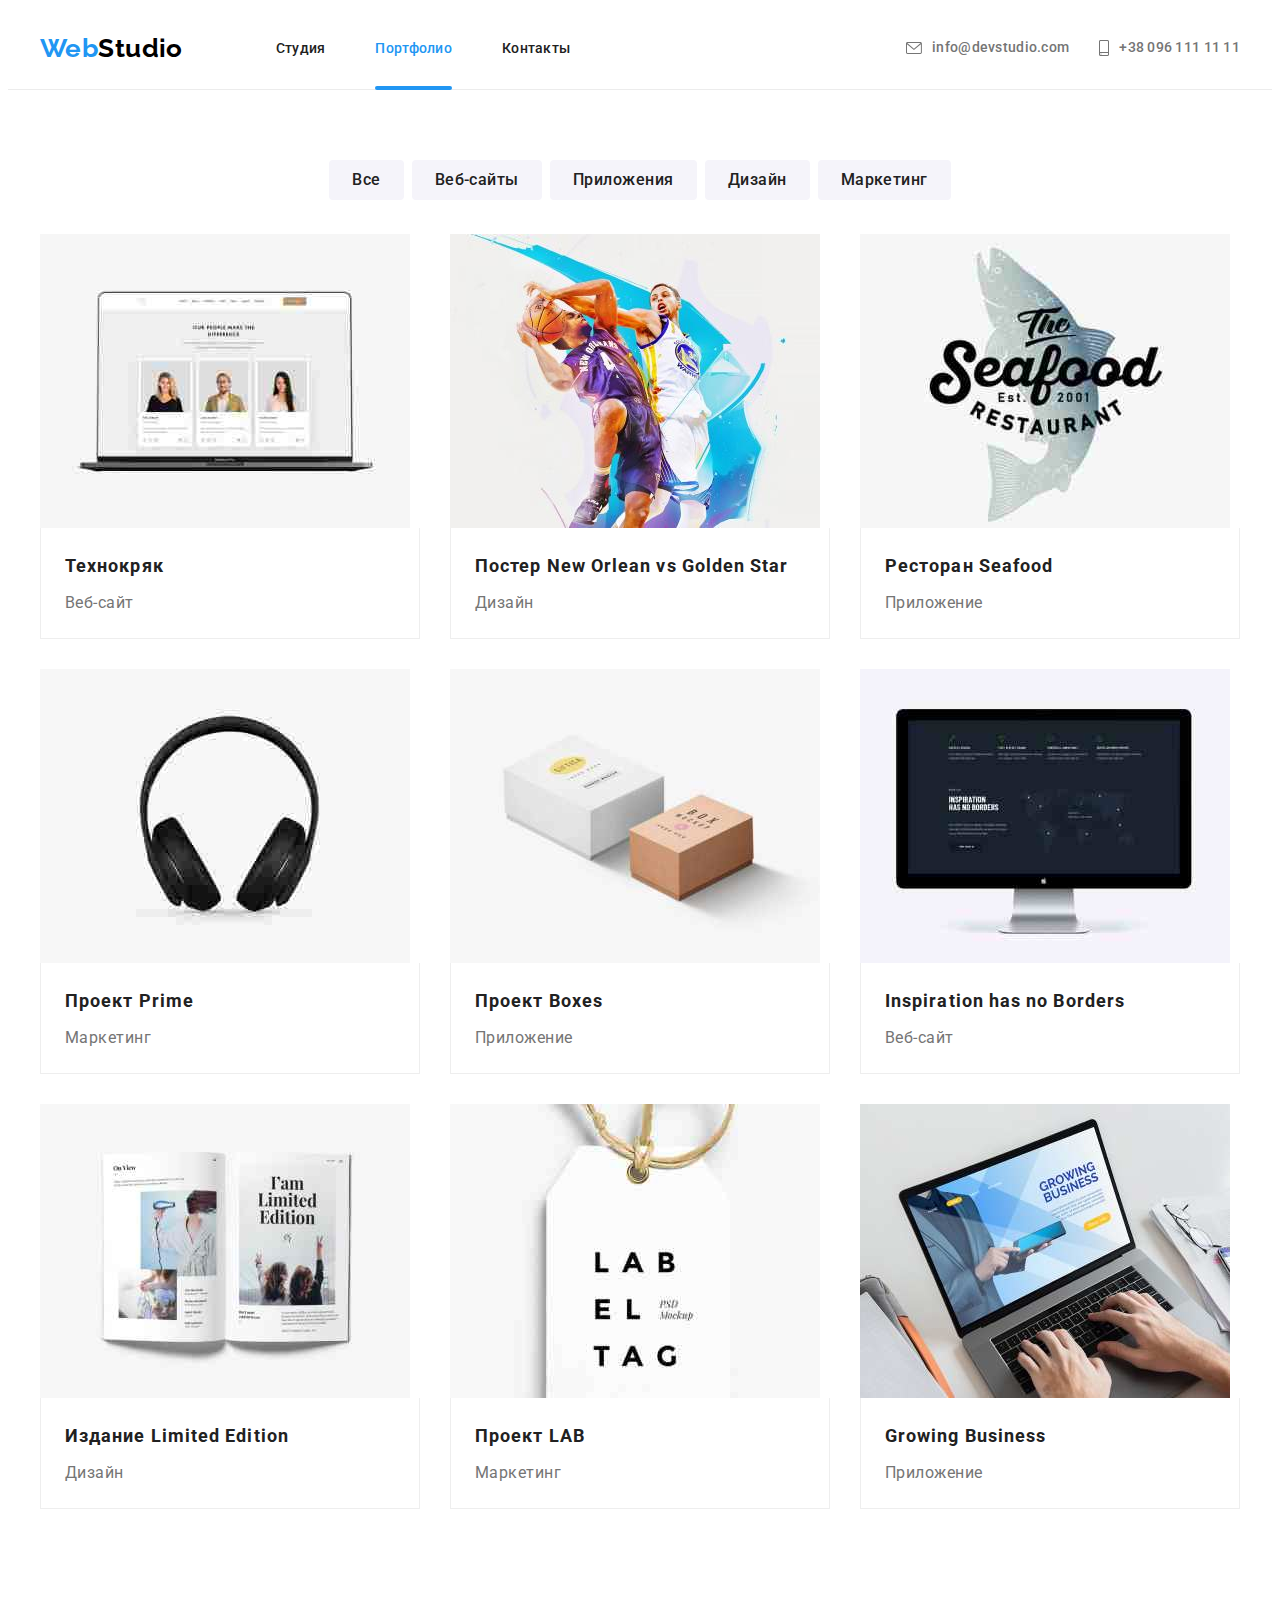
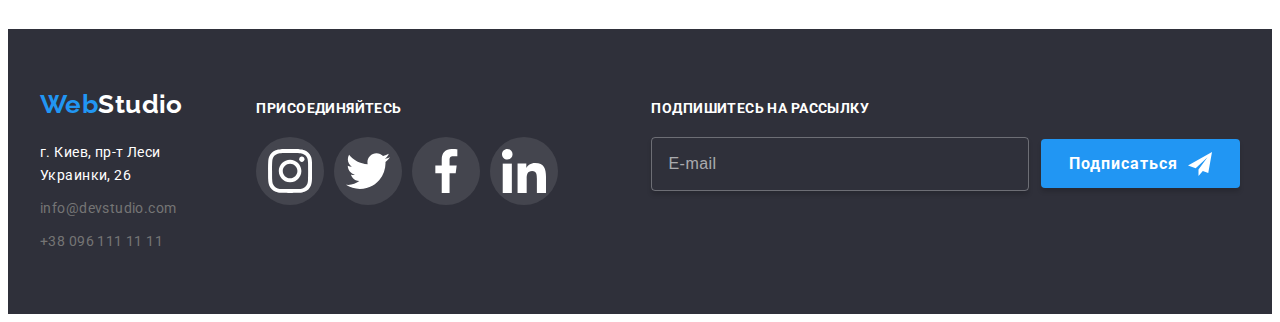
==== portfolio.html @ abbc4984 "Добавляет исходные файлы" ====
<!DOCTYPE html>
<html lang="ru">
<head>
    <meta charset="UTF-8">
    <meta http-equiv="X-UA-Compatible" content="IE=edge">
    <meta name="viewport" content="width=device-width, initial-scale=1.0">
    <title>Document</title>
    <link rel="preconnect" href="https://fonts.gstatic.com">
    <link href="https://fonts.googleapis.com/css2?family=Raleway:wght@700&family=Roboto:wght@400;500;700;900&display=swap"
        rel="stylesheet">
    <link rel="stylesheet" href="https://cdnjs.cloudflare.com/ajax/libs/modern-normalize/1.0.0/modern-normalize.min.css"
        integrity="sha512-ISS7cAi1PEhQ8jnbJpJZMd29NlhNj4AWYyLOSp2CE/CsHxTCu+r+t0D2yoJudVrd0/8fTVPUVDzY5Tvli75u/g=="
        crossorigin="anonymous" />
    <link rel="stylesheet" href="./css/style.css">
</head>
<body>
    <!--Шапка сайта-->
    <header class="header">
        <div class="header-container container">
            <nav class="nav">
                <a class="logo-black link" href="index.html"><span class="logo-web">Web</span>Studio</a>
                <ul class="nav-list list">
                    <li class="nav-list-item"><a class="nav-list-link link" href="index.html">Студия</a></li>
                    <li class="nav-list-item"><a class="nav-list-link active link" href="portfolio.html">Портфолио</a></li>
                    <li class="nav-list-item"><a class="nav-list-link link" href="">Контакты</a></li>
                </ul>
            </nav>
    
            <ul class="our-contacts list">
                <li class="our-contacts-item">
                    <a class="contacts link" href="mailto:info@devstudio.com">
                        <svg class="our-contacts-icon envelope">
                            <use href="./img/main/sprite.svg#icon-envelope"></use>
                        </svg>
                        info@devstudio.com
                    </a>
                </li>
                <li class="our-contacts-item">
                    <a class="contacts link" href="tel:+380961111111">
                        <svg class="our-contacts-icon smartphone">
                            <use href="./img/main/sprite.svg#icon-smartphone"></use>
                        </svg>
                        +38 096 111 11 11
                    </a>
                </li>
            </ul>
        </div>
    
    </header>
    
    <!--Основной блок-->
    <main>
        <section class="example container">
            <h1 class="visually-hidden">Примеры работ</h1>
            <ul class="filter-list list">
                <li class="filter-item">
                    <button class="filter-btn" type="button">Все</button>
                </li>
                <li class="filter-item">
                    <button class="filter-btn" type="button">Веб-сайты</button>
                </li>
                <li class="filter-item">
                    <button class="filter-btn" type="button">Приложения</button>
                </li>
                <li class="filter-item">
                    <button class="filter-btn" type="button">Дизайн</button>
                </li>
                <li class="filter-item">
                    <button class="filter-btn" type="button">Маркетинг</button>
                </li>
            </ul>
            <ul class="example-list list">
                <li class="example-item">
                    <a class="example-link link" href="">
                        <div class="example-thumb">
                            <img class="example-img" src="./img/portfolio/img1.jpg" alt="Монитор ноутбука" width="370" height="294">
                            <div class="example-overlay">
                                <p class="example-img-descript">Технокряк это современная площадка распространения коронавируса. Компании используют
                                эту
                                платформу для цифрового
                                шпионажа и атак на защищённые сервера конкурентов.</p>
                            </div>
                        </div>
                        
                        <div class="example-text-container">
                            <h2 class="example-title">Технокряк</h2>
                            <p class="example-descript">Веб-сайт</p>
                        </div>
                    </a>
                    
                </li>
                <li class="example-item">
                    <a class="example-link link" href="">
                        <div class="example-thumb">
                            <img class="example-img" src="./img/portfolio/img2.jpg" alt="Два баскетболиста" width="370" height="294">
                            <div class="example-overlay">
                                <p class="example-img-descript">Технокряк это современная площадка распространения коронавируса. Компании используют
                                    эту
                                    платформу для цифрового
                                    шпионажа и атак на защищённые сервера конкурентов.</p>
                            </div>
                        </div>
                        
                        <div class="example-text-container">
                            <h2 class="example-title">Постер <span lang="en">New Orlean vs Golden Star</span></h2>
                            <p class="example-descript">Дизайн</p>
                        </div>
                    </a>
                    
                </li>
                <li class="example-item">
                    <a class="example-link link" href="">
                        <div class="example-thumb">
                            <img class="example-img" src="./img/portfolio/img3.jpg" alt="Рыба с буквами" width="370" height="294">
                            <div class="example-overlay">
                                <p class="example-img-descript">Технокряк это современная площадка распространения коронавируса. Компании используют
                                    эту
                                    платформу для цифрового
                                    шпионажа и атак на защищённые сервера конкурентов.</p>
                            </div>
                        </div>
                        
                        <div class="example-text-container">
                            <h2 class="example-title">Ресторан <span lang="en">Seafood</span></h2>
                            <p class="example-descript">Приложение</p>
                        </div>
                    </a>
                   
                </li>
                <li class="example-item">
                    <a class="example-link link" href="">
                        <div class="example-thumb">
                            <img class="example-img" src="./img/portfolio/img4.jpg" alt="Наушники" width="370" height="294">
                            <div class="example-overlay">
                                <p class="example-img-descript">Технокряк это современная площадка распространения коронавируса. Компании используют
                                    эту
                                    платформу для цифрового
                                    шпионажа и атак на защищённые сервера конкурентов.</p>
                            </div>
                        </div>
                        
                        <div class="example-text-container">
                            <h2 class="example-title">Проект <span lang="en">Prime</span></h2>
                            <p class="example-descript">Маркетинг</p>
                        </div>
                    </a>
                   
                </li>
                <li class="example-item">
                    <a class="example-link link" href="">
                        <div class="example-thumb">
                            <img class="example-img" src="./img/portfolio/img5.jpg" alt="Две коробки" width="370" height="294">
                            <div class="example-overlay">
                                <p class="example-img-descript">Технокряк это современная площадка распространения коронавируса. Компании используют
                                    эту
                                    платформу для цифрового
                                    шпионажа и атак на защищённые сервера конкурентов.</p>
                            </div>
                        </div>
                        
                        <div class="example-text-container">
                            <h2 class="example-title">Проект <span lang="en">Boxes</span></h2>
                            <p class="example-descript">Приложение</p>
                        </div>
                    </a>
                    
                </li>
                <li class="example-item">
                    <a class="example-link link" href="">
                        <div class="example-thumb">
                            <img class="example-img" src="./img/portfolio/img6.jpg" alt="Монитор компьютера" width="370" height="294">
                            <div class="example-overlay">
                                <p class="example-img-descript">Технокряк это современная площадка распространения коронавируса. Компании используют
                                    эту
                                    платформу для цифрового
                                    шпионажа и атак на защищённые сервера конкурентов.</p>
                            </div>
                        </div>
                       
                        <div class="example-text-container">
                            <h2 class="example-title" lang="en">Inspiration has no Borders</h2>
                            <p class="example-descript">Веб-сайт</p>
                        </div>
                    </a>
                    
                </li>
                <li class="example-item">
                    <a class="example-link link" href="">
                        <div class="example-thumb">
                            <img class="example-img" src="./img/portfolio/img7.jpg" alt="Раскрытая книга" width="370" height="294">
                            <div class="example-overlay">
                                <p class="example-img-descript">Технокряк это современная площадка распространения коронавируса. Компании используют
                                    эту
                                    платформу для цифрового
                                    шпионажа и атак на защищённые сервера конкурентов.</p>
                            </div>
                        </div>
                       
                        <div class="example-text-container">
                            <h2 class="example-title">Издание <span lang="en">Limited Edition</span></h2>
                            <p class="example-descript">Дизайн</p>
                        </div>
                    </a>
                    
                </li>
                <li class="example-item">
                    <a class="example-link link" href="">
                        <div class="example-thumb">
                            <img class="example-img" src="./img/portfolio/img8.jpg" alt="Ярлык" width="370" height="294">
                            <div class="example-overlay">
                                <p class="example-img-descript">Технокряк это современная площадка распространения коронавируса. Компании используют
                                    эту
                                    платформу для цифрового
                                    шпионажа и атак на защищённые сервера конкурентов.</p>
                            </div>
                        </div>
                        
                        <div class="example-text-container">
                            <h2 class="example-title">Проект LAB</h2>
                            <p class="example-descript">Маркетинг</p>
                        </div>
                    </a>
                    
                </li>
                <li class="example-item">
                    <a class="example-link link" href="">
                        <div class="example-thumb">
                            <img class="example-img" src="./img/portfolio/img9.jpg" alt="Руки печатают на ноутбуке" width="370" height="294">
                            <div class="example-overlay">
                                <p class="example-img-descript">Технокряк это современная площадка распространения коронавируса. Компании используют
                                    эту
                                    платформу для цифрового
                                    шпионажа и атак на защищённые сервера конкурентов.</p>
                            </div>
                        </div>
                        
                        <div class="example-text-container">
                            <h2 class="example-title" lang="en">Growing Business</h2>
                            <p class="example-descript">Приложение</p>
                        </div>
                    </a>
                    
                </li>
            </ul>
        </section>
    </main>

    <!--Подвал сайта-->
    <footer class="footer">
    
        <div class="footer-container container">
    
            <div class="footer-container-left">
                <a class="logo-white link" href="index.html"><span class="logo-web">Web</span>Studio</a>
    
                <address class="address">
                    <ul class="address-list list">
                        <li class="address-list-item">
                            <a class="address-street link" href="">г. Киев, пр-т Леси Украинки, 26</a>
                        </li>
                        <li class="address-list-item">
                            <a class="address-contacts link" href="mailto:info@devstudio.com">info@devstudio.com</a>
                        </li>
                        <li class="address-list-item">
                            <a class="address-contacts link" href="tel:+380961111111">+38 096 111 11 11</a>
                        </li>
                    </ul>
                </address>
            </div>
    
            <div class="footer-container-right">
                <p class="join">Присоединяйтесь</p>
                <ul class="social-list list">
                    <li class="social-item">
                        <a class="social-link link" href="">
                            <svg class="social-icon">
                                <use href="./img/main/sprite.svg#icon-instagram"></use>
                            </svg>
                        </a>
                    </li>
                    <li class="social-item">
                        <a class="social-link link" href="">
                            <svg class="social-icon">
                                <use href="./img/main/sprite.svg#icon-twitter"></use>
                            </svg>
                        </a>
                    </li>
                    <li class="social-item">
                        <a class="social-link link" href="">
                            <svg class="social-icon">
                                <use href="./img/main/sprite.svg#icon-facebook"></use>
                            </svg>
                        </a>
                    </li>
                    <li class="social-item">
                        <a class="social-link link" href="">
                            <svg class="social-icon">
                                <use href="./img/main/sprite.svg#icon-linkedin"></use>
                            </svg>
                        </a>
                    </li>
                </ul>
    
            </div>
    
    
            <div class="form-join">
                <form>
                    <p class="join">Подпишитесь на рассылку</p>
                    <div class="form-email">
                        <label>
                            <input type="email" name="email" placeholder="E-mail">
                        </label>
                        <button class="join-button" type="submit">Подписаться
                            <svg class="join-icon">
                                <use href="./img/main/sprite.svg#icon-send"></use>
                            </svg>
                        </button>
                    </div>
    
                </form>
            </div>
    
        </div>
    
    </footer>
    
</body>
</html>
---- css/style.css ----
/* цвет основного текста #757575
/* вторичный цвет текста #212121
/* белый #FFFFFF
/* черный #000000
/* акцент #2196F3
/* цвет фона секции наша команда #F5F4FA
/* цвет текста адресса футера rgba(f, f, f, 0.6)*/

:root {
  --main-font: 'Roboto', sans-serif;
  --secondary-font: 'Raleway', sans-serif;
  --primary-text-color: #757575;
  --title-text-color: #212121;
  --accent-color: #2196f3;
  --primary-white-color: #ffffff;
  --logo-black-color: #000000;
  --adress-white-color: rgba(f, f, f, 0.6);
  --background-gray-color: #f5f4fa;
  --background-dark-color: #2f303a;
  --icon-color: #afb1b8;
  --elements-gap: 30px;
}

body {
  background-color: var(--primary-white-color);
  color: var(--primary-text-color);

  font-family: var(--main-font);
  font-weight: 400;
  letter-spacing: 0.03em;
  font-size: 14px;
  line-height: 1.71;
}

/*=========================== УТИЛИТЫ ==============================*/
.link {
  text-decoration: none;
}
.list {
  list-style: none;
  margin: 0;
  padding: 0;
}
.address {
  font-style: normal;
}

h1,
h2,
h3,
h4,
h5,
h6,
p {
  margin: 0;
}
img {
  display: block;
  max-width: 100%;
  height: auto;
}

.container {
  margin-left: auto;
  margin-right: auto;
  padding: 0 15px;
  width: 1200px;
  /*outline: 2px solid tomato;*/
}

.section {
  padding-top: 94px;
  padding-bottom: 94px;
}

/*=========================== ШАПКА ==============================*/
/* Logo */
.logo-black,
.logo-white,
.logo-web {
  font-family: var(--secondary-font);
  font-weight: 700;
  font-size: 26px;
  line-height: 1.19;
}

.logo-black {
  color: var(--logo-black-color);
  animation-duration: 2000ms;

  /*outline: 2px solid rgb(4, 83, 107);*/
}

.logo-white {
  color: var(--primary-white-color);
}
.logo-web {
  color: var(--accent-color);
}

/* Site nav */

.nav-list-link,
.contacts {
  font-weight: 500;
  font-size: 14px;
  line-height: 1.14;
  letter-spacing: 0.02em;
}

.nav-list-link {
  color: var(--title-text-color);

  transition: color 250ms cubic-bezier(0.4, 0, 0.2, 1);
}
.active {
  color: var(--accent-color);
}

.nav-list-item {
  position: relative;
}

.active::after {
  position: absolute;
  left: 0;
  bottom: 0;
  margin-bottom: -30px;
  content: '';
  background-color: var(--accent-color);
  width: 100%;
  height: 4px;
  border-radius: 2px;
}

.contacts {
  color: var(--primary-text-color);

  transition: color 250ms cubic-bezier(0.4, 0, 0.2, 1);
}

.nav-list-link:hover,
.nav-list-link:focus,
.contacts:hover,
.contacts:focus {
  color: var(--accent-color);
}
/*Позиционирование*/
.header {
  border-bottom: 1px solid #ececec;
}
.header-container {
  padding-top: 25px;
  padding-bottom: 25px;
  display: flex;
  /*justify-content: space-between;*/
}
.nav {
  display: flex;
  align-items: center;

  /*outline: 2px solid tomato;*/
}
.nav-list {
  display: flex;
  margin-left: 93px;

  /*outline: 2px solid rgb(4, 83, 107);*/
}
.our-contacts {
  display: flex;
  align-items: center;
  margin-left: auto;

  /*outline: 2px solid rgb(4, 83, 107);*/
}

.contacts {
  display: flex;
  align-items: center;
}

.our-contacts-icon {
  margin-right: 10px;
  fill: var(--primary-text-color);

  transition: fill 250ms cubic-bezier(0.4, 0, 0.2, 1);
}

.envelope {
  width: 16px;
  height: 12px;
}

.smartphone {
  width: 10px;
  height: 16px;
}

.contacts:hover > .our-contacts-icon,
.contacts:focus > .our-contacts-icon {
  fill: var(--accent-color);
}
/*.our-contacts-icon:hover,
.our-contacts-icon:focus {
  fill: var(--accent-color);
}*/

.our-contacts-item:not(:last-child) {
  margin-right: var(--elements-gap);
}

.nav-list-item:not(:last-child) {
  margin-right: 50px;
}

/*================================== HERO ==============================*/
/*.hero {
  background-color: var(--background-dark-color);
}*/
.hero-container {
  padding-top: 200px;
  padding-bottom: 200px;
  background-image: linear-gradient(
      rgba(47, 48, 58, 0.4),
      rgba(47, 48, 58, 0.4)
    ),
    url(../img/main/bcg.jpg);
  background-repeat: no-repeat;
  background-size: cover;
  max-width: 1600px;
  margin: 0 auto;
}

.hero-title {
  font-weight: 900;
  font-size: 44px;
  line-height: 1.36;
  text-align: center;
  letter-spacing: 0.06em;
  text-transform: uppercase;
  color: var(--primary-white-color);

  width: 696px;
  margin-left: auto;
  margin-right: auto;
}
.btn {
  font-family: inherit;
  font-weight: 700;
  font-size: 16px;
  line-height: 1.87;
  align-items: center;
  text-align: center;
  letter-spacing: 0.06em;
  cursor: pointer;
  color: var(--primary-white-color);
  background-color: var(--accent-color);

  display: block;
  padding: 10px 32px;
  margin-top: 30px;
  margin-left: auto;
  margin-right: auto;

  border-radius: 4px;
  border: 1px solid transparent;
  box-shadow: 0px 4px 4px rgba(0, 0, 0, 0.15);

  transition: background-color 250ms cubic-bezier(0.4, 0, 0.2, 1);

  /*outline: 2px solid tomato;*/
}
.btn:hover,
.btn:focus {
  background-color: #188ce8;
}

.btn:active {
  outline: none;
}

/*========================= ADVANTAGES ==========================*/
/*Section title*/

.section-title {
  font-weight: 700;
  font-size: 36px;
  line-height: 1.17;
  text-align: center;
  letter-spacing: 0.03em;
  color: var(--title-text-color);
}
.visually-hidden {
  position: absolute;
  width: 1px;
  height: 1px;
  margin: -1px;
  border: 0;
  padding: 0;

  white-space: nowrap;
  clip-path: inset(100%);
  clip: rect(0 0 0 0);
  overflow: hidden;
}

/* Advantages*/

.advantages-list {
  display: flex;
  flex-wrap: wrap;
  margin-left: calc(-1 * var(--elements-gap));

  /*outline: 2px solid rgb(201, 14, 14);*/
}
.advantages-item {
  margin-left: var(--elements-gap);
  flex-basis: calc(100% / 4 - var(--elements-gap));

  /*outline: 2px solid rgb(4, 37, 99);*/
}

.advantages-img {
  display: flex;
  justify-content: center;
  align-items: center;
  padding-top: 25px;
  padding-bottom: 25px;

  background-color: var(--background-gray-color);
  border-radius: 4px;
}

/*.advantages-icon {
  width: 70px;
  height: 70px;
}*/

.advantages-title {
  font-weight: 700;
  font-size: 14px;
  line-height: 1.14;
  letter-spacing: 0.03em;
  text-transform: uppercase;
  color: var(--title-text-color);

  margin-top: var(--elements-gap);
}
.advantages-descript {
  margin-top: 10px;
}

/*=============================== ACTIVITY ===============================*/
.activity {
  padding-bottom: 94px;
}

.activity-list {
  display: flex;
  margin-left: calc(-1 * var(--elements-gap));
  margin-top: 50px;

  /*outline: 2px solid rgb(4, 37, 99);*/
}
.activity-item {
  margin-left: var(--elements-gap);
  flex-basis: calc(100% / 3 - var(--elements-gap));

  position: relative;

  /*outline: 2px solid rgb(201, 14, 14);*/
}
.activity-title {
  font-weight: 700;
  font-size: 14px;
  line-height: 1.14;
  letter-spacing: 0.03em;
  text-align: center;
  text-transform: uppercase;
  color: var(--primary-white-color);
}

.activity-bacg {
  display: flex;
  justify-content: center;
  align-items: center;
  background-color: rgba(47, 48, 58, 0.8);

  width: 100%;
  height: 70px;

  position: absolute;
  bottom: 0;
  pointer-events: none;
}

/*=============================== TEAM ====================================*/
.team {
  background-color: var(--background-gray-color);
}

.team-list {
  display: flex;
  margin-top: 50px;
  margin-left: calc(-1 * var(--elements-gap));

  /*outline: 2px solid rgb(4, 37, 99);*/
}
.team-member {
  margin-left: var(--elements-gap);
  flex-basis: calc(100% / 4 - var(--elements-gap));

  background-color: var(--primary-white-color);
  box-shadow: 0px 1px 3px rgba(0, 0, 0, 0.12), 0px 1px 1px rgba(0, 0, 0, 0.14),
    0px 2px 1px rgba(0, 0, 0, 0.2);
  border-radius: 0px 0px 4px 4px;

  /*outline: 2px solid rgb(230, 24, 92);*/
}
.team-member-container {
  padding-top: var(--elements-gap);
  padding-bottom: var(--elements-gap);
  padding-left: 32px;
  padding-right: 32px;
}
.team-member-name {
  font-weight: 500;
  font-size: 16px;
  line-height: 1.19;
  text-align: center;
  letter-spacing: 0.03em;

  color: var(--title-text-color);
}
.team-member-post {
  font-size: 16px;
  line-height: 1.19;
  text-align: center;
  letter-spacing: 0.03em;

  margin-top: 10px;
}
.team-social-list {
  display: flex;
  margin-top: 16px;

  /*outline: 2px solid rgb(230, 24, 92);*/
}
.team-social-item {
  flex-basis: calc(100% / 4 - 10px);

  /*outline: 2px solid rgb(62, 24, 230);*/
}

.team-social-item:not(:first-child) {
  margin-left: 10px;
}

/*.team-social-item:hover,
.team-social-item:focus {
  background-color: var(--accent-color);
  border-radius: 50%;
}*/
.team-social-link {
  display: flex;
  align-items: center;
  border-radius: 50%;

  transition: background-color 250ms cubic-bezier(0.4, 0, 0.2, 1);
}
.team-social-link:hover,
.team-social-link:focus {
  background-color: var(--accent-color);
}

.team-social-icon {
  width: 44px;
  height: 44px;
  padding: 12px;
  fill: var(--icon-color);

  transition: fill 250ms cubic-bezier(0.4, 0, 0.2, 1);
}

.team-social-icon:hover,
.team-social-icon:focus {
  fill: var(--primary-white-color);
}

/*.team-member-img {
  outline: 2px solid rgb(230, 24, 92);
}*/
/*================================== CLIENTS ====================================*/

.clients {
  /*outline: 2px solid rgb(230, 24, 92);*/
}
.clients-container {
  /*outline: 2px solid rgb(33, 231, 33);*/
}
.clients-list {
  display: flex;
  margin-top: 50px;

  /*outline: 2px solid rgb(86, 33, 231);*/
}

.clients-item {
  flex-basis: calc(100% / 6 - var(--elements-gap));

  /*outline: 2px solid rgb(231, 33, 66);*/
}

.clients-item:not(:first-child) {
  margin-left: var(--elements-gap);
}

.clients-link {
  display: flex;
  align-items: center;
  justify-content: center;

  height: 90px;

  fill: var(--icon-color);

  border: 1px solid var(--icon-color);
  border-radius: 4px;

  transition: border 250ms cubic-bezier(0.4, 0, 0.2, 1);
}

.clients-link:hover,
.clients-link:focus {
  border: 1px solid var(--accent-color);
}

.clients-icon {
  display: flex;

  transition: fill 250ms cubic-bezier(0.4, 0, 0.2, 1);

  /*fill: var(--icon-color);*/
}

.clients-link:hover > .clients-icon,
.clients-link:focus > .clients-icon {
  fill: var(--accent-color);
}

.logo1 {
  width: 44px;
  height: 50px;
}

.logo2 {
  width: 40px;
  height: 52px;
  /*padding: 19px 65px;*/
}

.logo3 {
  width: 41px;
  height: 43px;
  /*padding: 24px 65px;*/
}

.logo4 {
  width: 80px;
  height: 42px;
  /*padding: 24px 45px;*/
}

.logo5 {
  width: 59px;
  height: 47px;
  /*padding: 22px 55px;*/
}

.logo6 {
  width: 188px;
  height: 46px;
  /*padding: 22px 41px;*/
}
/*====================================== FOOTER ======================*/
.footer {
  background-color: var(--background-dark-color);
}
.footer-container {
  display: flex;
  align-items: baseline;
  padding: 60px 15px;

  /*outline: 2px solid rgb(231, 33, 66)*/
}
/*.footer-container-left {
  outline: 2px solid rgb(231, 33, 66);
}*/

.address {
  margin-top: 20px;
}
.address-list-item:not(:first-child) {
  margin-top: 9px;
}
.address-street {
  color: var(--primary-white-color);
}
.address-contacts {
  color: var(--adress-white-color);
}

.footer-container-right {
  margin-left: 70px;

  /*outline: 2px solid rgb(231, 33, 66);*/
}
.join {
  font-weight: 700;
  font-size: 14px;
  line-height: 1.14;
  letter-spacing: 0.03em;
  text-transform: uppercase;
  color: var(--primary-white-color);
}
.social-list {
  display: flex;
  margin-top: 20px;

  /*outline: 2px solid rgb(231, 33, 66);*/
}

.social-item:not(:last-child) {
  margin-right: 10px;
}

.social-link {
  display: flex;
  background-color: rgba(255, 255, 255, 0.1);
  border-radius: 50%;

  transition: background-color 250ms cubic-bezier(0.4, 0, 0.2, 1);

  /*outline: 2px solid rgb(125, 33, 231);*/
}

.social-link:hover,
.social-link:focus {
  background-color: var(--accent-color);
}

.social-icon {
  width: 44px;
  height: 44px;
  padding: 12px;

  fill: var(--primary-white-color);
}

/*Form join*/

.form-join {
  margin-left: 93px;
}

.form-email {
  display: flex;
  align-items: center;
  margin-top: 20px;
}

.form-email input {
  font-size: 16px;
  line-height: 1.25;
  display: flex;
  align-items: center;
  letter-spacing: 0.03em;
  color: rgba(255, 255, 255, 0.6);

  border: 1px solid rgba(255, 255, 255, 0.3);
  box-shadow: 0px 4px 4px rgba(0, 0, 0, 0.15);
  border-radius: 4px;
  width: 358px;
  height: 50px;
  padding-left: 16px;
  background-color: transparent;
}

.form-email input::placeholder {
  font-size: 16px;
  line-height: 1.25;
  display: flex;
  align-items: center;
  letter-spacing: 0.03em;
  color: rgba(255, 255, 255, 0.6);
}

.join-button {
  font-family: inherit;
  font-weight: 700;
  font-size: 16px;
  line-height: 1.87;
  text-align: center;
  letter-spacing: 0.06em;
  color: var(--primary-white-color);

  background-color: var(--accent-color);
  border: transparent;
  padding: 10px 28px;
  margin-left: 12px;
  display: flex;
  align-items: center;
  box-shadow: 0px 4px 4px rgba(0, 0, 0, 0.15);
  border-radius: 4px;
  cursor: pointer;

  transition: background-color 250ms cubic-bezier(0.4, 0, 0.2, 1);
}

.join-button:hover,
.join-button:focus {
  background-color: #188ce8;
}

.join-icon {
  width: 24px;
  height: 24px;
  margin-left: 10px;
}
/*====================================== MODAL WINDOW ======================*/

.backdrop {
  position: fixed;
  top: 0;
  left: 0;
  width: 100vw;
  height: 100vh;
  background-color: rgba(0, 0, 0, 0.2);
  opacity: 1;

  transition: opacity 250ms cubic-bezier(0.4, 0, 0.2, 1);
}

.backdrop.is-hidden {
  opacity: 0;
  /*visibility: visible;*/
  pointer-events: none;
}

.modal {
  position: absolute;
  width: 528px;
  height: 581px;
  top: 50%;
  left: 50%;
  padding: 40px;
  transform: translate(-50%, -50%) scale(1);

  transition: transform 250ms cubic-bezier(0.4, 0, 0.2, 1);

  background-color: var(--primary-white-color);
}

.backdrop.is-hidden .modal {
  transform: translate(-50%, -50%) scale(0.8);
}

/* Разметка модального окна */

.modal-close-btn {
  position: absolute;
  display: flex;
  justify-content: center;
  align-items: center;
  top: 8px;
  right: 8px;
  padding: 6px;
  background: transparent;
  border: 1px solid rgba(0, 0, 0, 0.1);
  border-radius: 50%;

  cursor: pointer;
}
.modal-close-btn .modal-close-icon {
  width: 18px;
  height: 18px;
  fill: var(--logo-black-color);

  transition: fill 250ms cubic-bezier(0.4, 0, 0.2, 1);
}

/*.modal-close-icon:hover,
.modal-close-icon:focus {
  fill: var(--accent-color);
}*/
.modal-close-btn:hover .modal-close-icon,
.modal-close-btn:focus .modal-close-icon {
  fill: var(--accent-color);
}

.modal-title {
  font-family: inherit;
  font-weight: 700;
  font-size: 20px;
  line-height: 1.15;
  text-align: center;
  letter-spacing: 0.03em;
  color: var(--title-text-color);

  margin-bottom: 12px;
}

.modal-form {
  display: flex;
  flex-direction: column;

  /*outline: 2px solid rgb(125, 33, 231);**/
}

.modal-form label {
  font-family: inherit;
  font-size: 12px;
  line-height: 1.17;
  letter-spacing: 0.01em;
  color: var(--primary-text-color);

  margin-top: 10px;
  margin-bottom: 4px;

  cursor: pointer;
}

.modal-form label:first-child {
  margin-top: 0;
}

.modal-form-element {
  position: relative;
}

.modal-form-icon {
  position: absolute;
  top: 34px;
  /*transform: translateY(-50%);*/
  left: 15px;
  width: 18px;
  height: 18px;
  fill: var(--title-text-color);

  transition: fill 250ms cubic-bezier(0.4, 0, 0.2, 1);
}

.modal-form-input:focus + .modal-form-icon {
  fill: var(--accent-color);
}

.modal-form-input {
  width: 100%;
  height: 40px;
  padding-left: 42px;
  cursor: pointer;

  border: 1px solid rgba(33, 33, 33, 0.2);
  box-sizing: border-box;
  border-radius: 4px;
  outline: none;

  transition: border 250ms cubic-bezier(0.4, 0, 0.2, 1);
}

.modal-form-input:focus {
  border: 1px solid #2196f3;
}

.modal-form textarea {
  display: block;
  width: 100%;
  height: 120px;
  padding: 12px 16px;
  resize: none;
  border: 1px solid rgba(33, 33, 33, 0.2);
  box-sizing: border-box;
  border-radius: 4px;
  outline: none;

  cursor: pointer;

  transition: border 250ms cubic-bezier(0.4, 0, 0.2, 1);
}

.modal-form textarea:focus {
  border: 1px solid #2196f3;
}

.modal-form-comment {
  margin-bottom: 20px;
}

.modal-form-policy {
  position: relative;
  margin: 0 auto;

  /*outline: 2px solid rgb(231, 33, 132);*/
}

.modal-form-policy input {
  /*position: absolute;*/
  top: 0;
  left: 0;
}

/*.modal-form-policy input:focus + .policy-icon {
  box-shadow: 0px 0px 4px rgb(6, 41, 116);
}*/

.modal-form-policy label {
  font-family: inherit;
  font-size: 14px;
  line-height: 1.71;
  letter-spacing: 0.03em;
  color: var(--primary-text-color);
  margin: 0;
  padding-left: 24px;

  display: flex;
  align-items: center;
}

.modal-policy-label::before {
  display: block;
  content: '';
  width: 16px;
  height: 15px;
  margin-right: 7px;
  background-image: url('../img/main/icon-no-checked.svg');
}

.modal-policy-cell:focus + .modal-policy-label::before {
  box-shadow: 0 0 0 2px #2196f3;
}

.modal-policy-cell:checked + .modal-policy-label::before {
  background-image: url('../img/main/icon-checked.svg');
  background-repeat: no-repeat;
  background-color: var(--accent-color);
  border-radius: 3px;
  background-position: center;
  box-shadow: none;
}

.modal-form-policy a {
  color: var(--accent-color);

  transition: color 250ms cubic-bezier(0.4, 0, 0.2, 1);
}

.modal-form-policy a:hover,
.modal-form-policy a:focus {
  color: #188ce8;
}

.modal-form-submit {
  display: flex;
  justify-content: center;
  align-items: center;

  font-family: inherit;
  font-weight: 700;
  font-size: 16px;
  line-height: 1.87;
  letter-spacing: 0.06em;
  text-align: center;
  color: var(--primary-white-color);

  margin: 0 auto;
  margin-top: 30px;
  width: 200px;
  height: 50px;
  background: #2196f3;
  box-shadow: 0px 4px 4px rgba(0, 0, 0, 0.15);
  border-radius: 4px;
  border: none;
  cursor: pointer;

  transition: background 250ms cubic-bezier(0.4, 0, 0.2, 1);
}

.modal-form-submit:hover,
.modal-form-submit:focus {
  background: #188ce8;
}

/*================================ PORTFOLIO PAGE =====================================  */

.example {
  padding-top: 70px;
  padding-bottom: 120px;
}
.filter-list {
  display: flex;
  margin: 0 auto;
  justify-content: center;
  margin-bottom: 34px;

  /*outline: 2px solid rgb(76, 13, 194);*/
}
.filter-item:not(:last-child) {
  margin-right: 8px;
}
.filter-btn {
  font-family: inherit;
  font-weight: 500;
  font-size: 16px;
  line-height: 1.62;
  text-align: center;
  letter-spacing: 0.03em;
  cursor: pointer;
  color: var(--title-text-color);
  background-color: var(--background-gray-color);

  padding: 6px 22px;

  border-radius: 4px;
  border: 1px solid transparent;

  transition: color 250ms cubic-bezier(0.4, 0, 0.2, 1),
    background-color 250ms cubic-bezier(0.4, 0, 0.2, 1),
    box-shadow 250ms cubic-bezier(0.4, 0, 0.2, 1);
}
.filter-btn:hover,
.filter-btn:focus {
  color: var(--primary-white-color);
  background-color: var(--accent-color);
  box-shadow: 0px 3px 1px rgba(0, 0, 0, 0.1), 0px 1px 2px rgba(0, 0, 0, 0.08),
    0px 2px 2px rgba(0, 0, 0, 0.12);
}

.example-list {
  display: flex;
  flex-wrap: wrap;
  margin-left: calc(-1 * var(--elements-gap));
  margin-top: calc(-1 * var(--elements-gap));

  /*outline: 2px solid rgb(230, 24, 92);*/
}
.example-item {
  flex-basis: calc(100% / 3 - var(--elements-gap));
  margin-left: var(--elements-gap);
  margin-top: var(--elements-gap);

  transition: box-shadow 250ms cubic-bezier(0.4, 0, 0.2, 1);

  /*outline: 2px solid rgb(230, 24, 92);*/
}

/*.example-link {
  transition: box-shadow 250ms cubic-bezier(0.4, 0, 0.2, 1);
}*/

.example-item:hover,
.example-item:focus {
  box-shadow: 0px 1px 1px rgba(0, 0, 0, 0.12), 0px 4px 4px rgba(0, 0, 0, 0.06),
    1px 4px 6px rgba(0, 0, 0, 0.16);
}

.example-thumb {
  position: relative;
  overflow: hidden;
}

.example-overlay {
  display: flex;
  justify-content: center;
  align-items: center;
  padding-left: 24px;
  padding-right: 24px;
  width: 100%;
  height: 100%;

  position: absolute;
  top: 0;
  left: 0;
  transform: translateY(100%);
  /*overflow: scroll;*/

  transition: transform 250ms cubic-bezier(0.4, 0, 0.2, 1);

  background-color: rgba(33, 150, 243, 0.9);
}

.example-link:hover .example-overlay,
.example-link:focus .example-overlay {
  transform: translateY(0%);
}

.example-img-descript {
  font-family: Roboto;
  font-style: normal;
  font-weight: normal;
  font-size: 18px;
  line-height: 1.56;
  letter-spacing: 0.03em;

  color: var(--primary-white-color);
}

.example-text-container {
  padding: 20px 24px;
  border: 1px solid #eeeeee;
  border-top: none;
}
.example-title {
  font-weight: 700;
  font-size: 18px;
  line-height: 2;
  letter-spacing: 0.06em;

  color: var(--title-text-color);
}
.example-descript {
  font-size: 16px;
  line-height: 1.87;
  letter-spacing: 0.03em;

  margin-top: 4px;

  color: var(--primary-text-color);
}
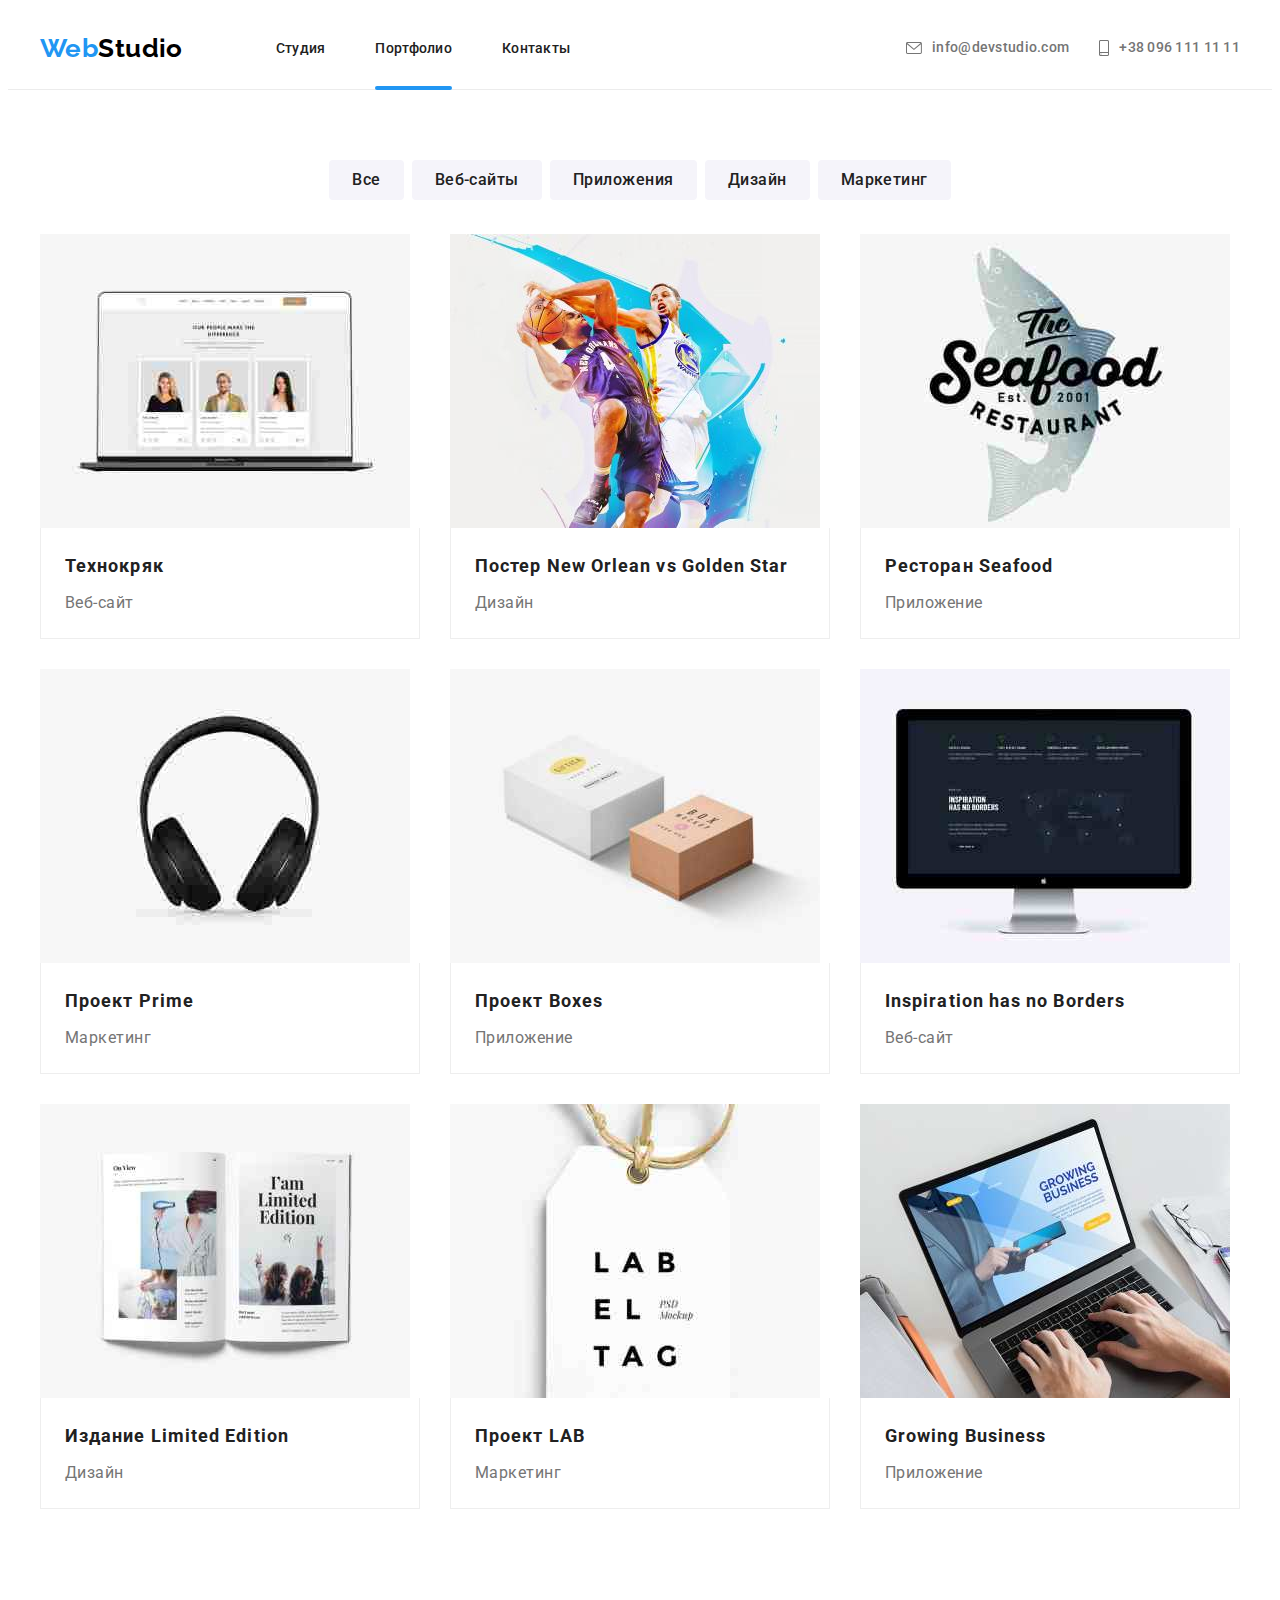
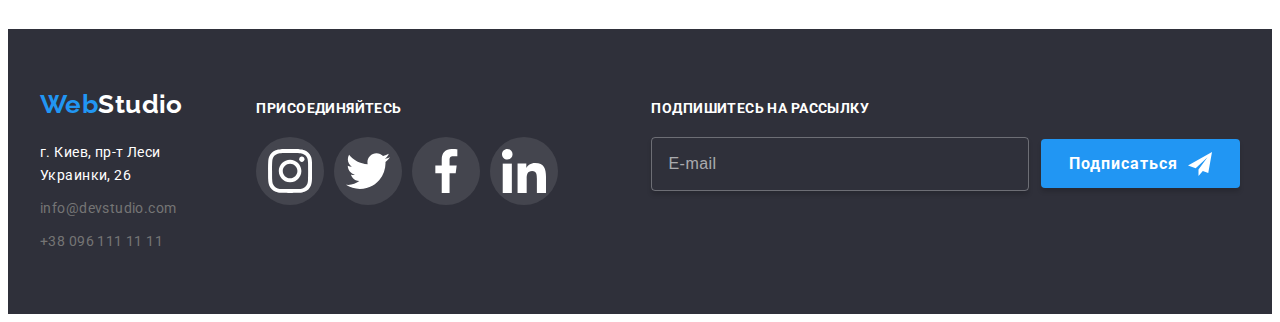
==== commit f2730305: "Создает файл .scss для страницы Портфолио" ====
--- a/portfolio.html
+++ b/portfolio.html
@@ -11,7 +11,7 @@
     <link rel="stylesheet" href="https://cdnjs.cloudflare.com/ajax/libs/modern-normalize/1.0.0/modern-normalize.min.css"
         integrity="sha512-ISS7cAi1PEhQ8jnbJpJZMd29NlhNj4AWYyLOSp2CE/CsHxTCu+r+t0D2yoJudVrd0/8fTVPUVDzY5Tvli75u/g=="
         crossorigin="anonymous" />
-    <link rel="stylesheet" href="./css/style.css">
+    <link rel="stylesheet" href="./css/portfolio.min.css">
 </head>
 <body>
     <!--Шапка сайта-->
--- a/css/portfolio.min.css
+++ b/css/portfolio.min.css
@@ -0,0 +1,2 @@
+:root{--main-font: 'Roboto', sans-serif;--secondary-font: 'Raleway', sans-serif;--primary-text-color: #757575;--title-text-color: #212121;--accent-color: #2196f3;--primary-white-color: #ffffff;--logo-black-color: #000000;--adress-white-color: rgba(f, f, f, 0.6);--background-gray-color: #f5f4fa;--background-dark-color: #2f303a;--icon-color: #afb1b8;--elements-gap: 30px}.visually-hidden{position:absolute;width:1px;height:1px;margin:-1px;border:0;padding:0;white-space:nowrap;clip-path:inset(100%);clip:rect(0 0 0 0);overflow:hidden}body{background-color:var(--primary-white-color);color:var(--primary-text-color);font-family:var(--main-font);font-weight:400;letter-spacing:0.03em;font-size:14px;line-height:1.71}.link{text-decoration:none}.list{list-style:none;margin:0;padding:0}.address{font-style:normal}h1,h2,h3,h4,h5,h6,p{margin:0}img{display:block;max-width:100%;height:auto}.container{margin-left:auto;margin-right:auto;padding:0 15px;width:1200px}.section{padding-top:94px;padding-bottom:94px}.logo-black,.logo-white,.logo-web{font-family:var(--secondary-font);font-weight:700;font-size:26px;line-height:1.19}.logo-black{color:var(--logo-black-color);animation-duration:2000ms}.logo-white{color:var(--primary-white-color)}.logo-web{color:var(--accent-color)}.active{color:var(--accent-color)}.active::after{position:absolute;left:0;bottom:0;margin-bottom:-30px;content:'';background-color:var(--accent-color);width:100%;height:4px;border-radius:2px}.section-title{font-weight:700;font-size:36px;line-height:1.17;text-align:center;letter-spacing:0.03em;color:var(--title-text-color)}.social-list{display:flex;margin-top:20px}.social-item:not(:last-child){margin-right:10px}.social-link{display:flex;background-color:rgba(255,255,255,0.1);border-radius:50%;transition:background-color 250ms cubic-bezier(0.4, 0, 0.2, 1)}.social-link:hover{background-color:var(--accent-color)}.social-link:focus{background-color:var(--accent-color)}.social-icon{width:44px;height:44px;padding:12px;fill:var(--primary-white-color)}.form-join{margin-left:93px}.form-email{display:flex;align-items:center;margin-top:20px}.form-email input{font-size:16px;line-height:1.25;display:flex;align-items:center;letter-spacing:0.03em;color:rgba(255,255,255,0.6);border:1px solid rgba(255,255,255,0.3);box-shadow:0px 4px 4px rgba(0,0,0,0.15);border-radius:4px;width:358px;height:50px;padding-left:16px;background-color:transparent}.form-email input::placeholder{font-size:16px;line-height:1.25;display:flex;align-items:center;letter-spacing:0.03em;color:rgba(255,255,255,0.6)}.join-button{font-family:inherit;font-weight:700;font-size:16px;line-height:1.87;text-align:center;letter-spacing:0.06em;color:var(--primary-white-color);background-color:var(--accent-color);border:transparent;padding:10px 28px;margin-left:12px;display:flex;align-items:center;box-shadow:0px 4px 4px rgba(0,0,0,0.15);border-radius:4px;cursor:pointer;transition:background-color 250ms cubic-bezier(0.4, 0, 0.2, 1)}.join-button:hover{background-color:#188ce8}.join-button:focus{background-color:#188ce8}.join-icon{width:24px;height:24px;margin-left:10px}.filter-list{display:flex;margin:0 auto;justify-content:center;margin-bottom:34px}.filter-item:not(:last-child){margin-right:8px}.filter-btn{font-family:inherit;font-weight:500;font-size:16px;line-height:1.62;text-align:center;letter-spacing:0.03em;cursor:pointer;color:var(--title-text-color);background-color:var(--background-gray-color);padding:6px 22px;border-radius:4px;border:1px solid transparent;transition:color 250ms cubic-bezier(0.4, 0, 0.2, 1),background-color 250ms cubic-bezier(0.4, 0, 0.2, 1),box-shadow 250ms cubic-bezier(0.4, 0, 0.2, 1)}.filter-btn:hover{color:var(--primary-white-color);background-color:var(--accent-color);box-shadow:0px 3px 1px rgba(0,0,0,0.1),0px 1px 2px rgba(0,0,0,0.08),0px 2px 2px rgba(0,0,0,0.12)}.filter-btn:focus{color:var(--primary-white-color);background-color:var(--accent-color);box-shadow:0px 3px 1px rgba(0,0,0,0.1),0px 1px 2px rgba(0,0,0,0.08),0px 2px 2px rgba(0,0,0,0.12)}.example{padding-top:70px;padding-bottom:120px}.example-list{display:flex;flex-wrap:wrap;margin-left:calc(-1 * var(--elements-gap));margin-top:calc(-1 * var(--elements-gap))}.example-item{flex-basis:calc(100% / 3 - var(--elements-gap));margin-left:var(--elements-gap);margin-top:var(--elements-gap);transition:box-shadow 250ms cubic-bezier(0.4, 0, 0.2, 1)}.example-item:hover{box-shadow:0px 1px 1px rgba(0,0,0,0.12),0px 4px 4px rgba(0,0,0,0.06),1px 4px 6px rgba(0,0,0,0.16)}.example-item:focus{box-shadow:0px 1px 1px rgba(0,0,0,0.12),0px 4px 4px rgba(0,0,0,0.06),1px 4px 6px rgba(0,0,0,0.16)}.example-thumb{position:relative;overflow:hidden}.example-overlay{display:flex;justify-content:center;align-items:center;padding-left:24px;padding-right:24px;width:100%;height:100%;position:absolute;top:0;left:0;transform:translateY(100%);transition:transform 250ms cubic-bezier(0.4, 0, 0.2, 1);background-color:rgba(33,150,243,0.9)}.example-link:hover .example-overlay{transform:translateY(0%)}.example-link:focus .example-overlay{transform:translateY(0%)}.example-img-descript{font-family:Roboto;font-style:normal;font-weight:normal;font-size:18px;line-height:1.56;letter-spacing:0.03em;color:var(--primary-white-color)}.example-text-container{padding:20px 24px;border:1px solid #eeeeee;border-top:none}.example-title{font-weight:700;font-size:18px;line-height:2;letter-spacing:0.06em;color:var(--title-text-color)}.example-descript{font-size:16px;line-height:1.87;letter-spacing:0.03em;margin-top:4px;color:var(--primary-text-color)}.nav-list-link,.contacts{font-weight:500;font-size:14px;line-height:1.14;letter-spacing:0.02em}.nav-list-link{color:var(--title-text-color);transition:color 250ms cubic-bezier(0.4, 0, 0.2, 1)}.nav-list-link:hover{color:var(--accent-color)}.nav-list-link:focus{color:var(--accent-color)}.contacts{color:var(--primary-text-color);transition:color 250ms cubic-bezier(0.4, 0, 0.2, 1)}.contacts:hover{color:var(--accent-color)}.contacts:focus{color:var(--accent-color)}.nav-list-item{position:relative}.header{border-bottom:1px solid #ececec}.header-container{padding-top:25px;padding-bottom:25px;display:flex}.nav{display:flex;align-items:center}.nav-list{display:flex;margin-left:93px}.our-contacts{display:flex;align-items:center;margin-left:auto}.contacts{display:flex;align-items:center}.our-contacts-icon{margin-right:10px;fill:var(--primary-text-color);transition:fill 250ms cubic-bezier(0.4, 0, 0.2, 1)}.contacts:hover>.our-contacts-icon{fill:var(--accent-color)}.contacts:focus>.our-contacts-icon{fill:var(--accent-color)}.envelope{width:16px;height:12px}.smartphone{width:10px;height:16px}.our-contacts-item:not(:last-child){margin-right:var(--elements-gap)}.nav-list-item:not(:last-child){margin-right:50px}.footer{background-color:var(--background-dark-color)}.footer-container{display:flex;align-items:baseline;padding:60px 15px}.address{margin-top:20px}.address-list-item:not(:first-child){margin-top:9px}.address-street{color:var(--primary-white-color)}.address-contacts{color:var(--adress-white-color)}.footer-container-right{margin-left:70px}.join{font-weight:700;font-size:14px;line-height:1.14;letter-spacing:0.03em;text-transform:uppercase;color:var(--primary-white-color)}
+/*# sourceMappingURL=portfolio.min.css.map */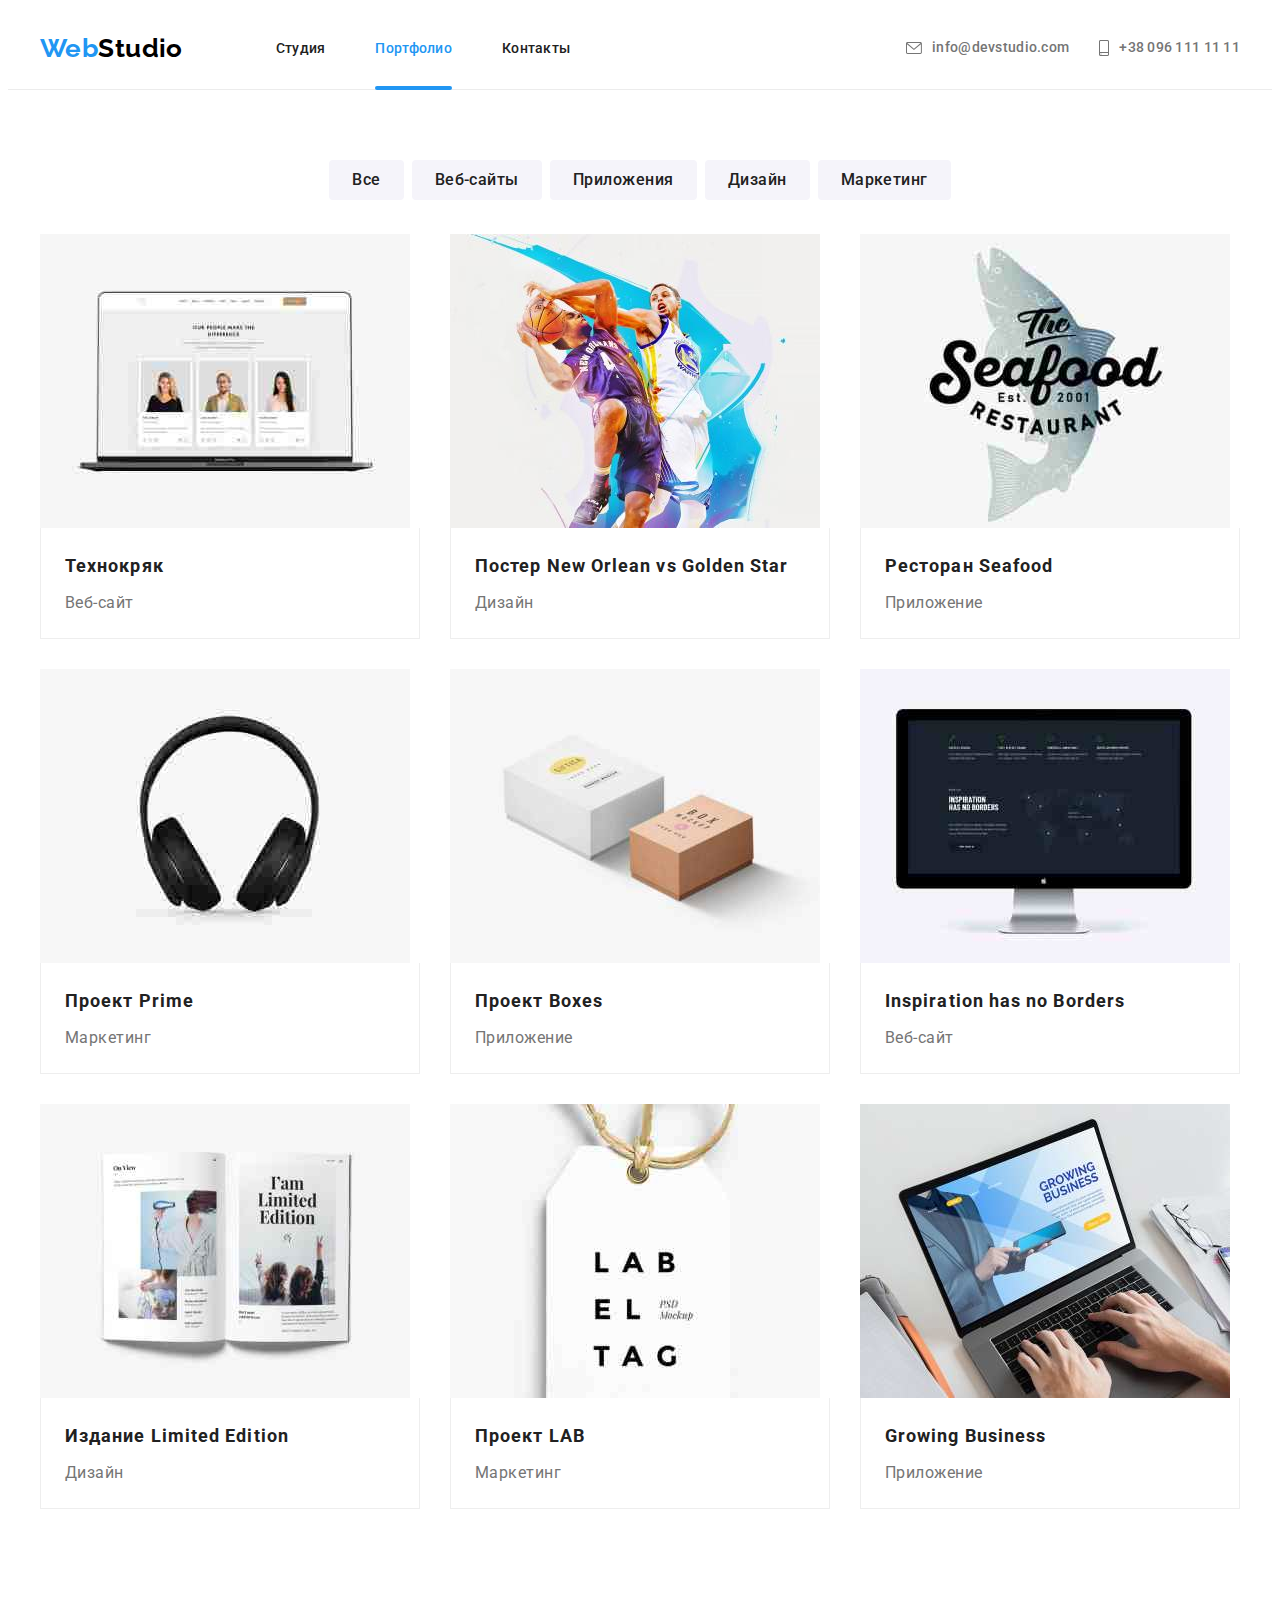
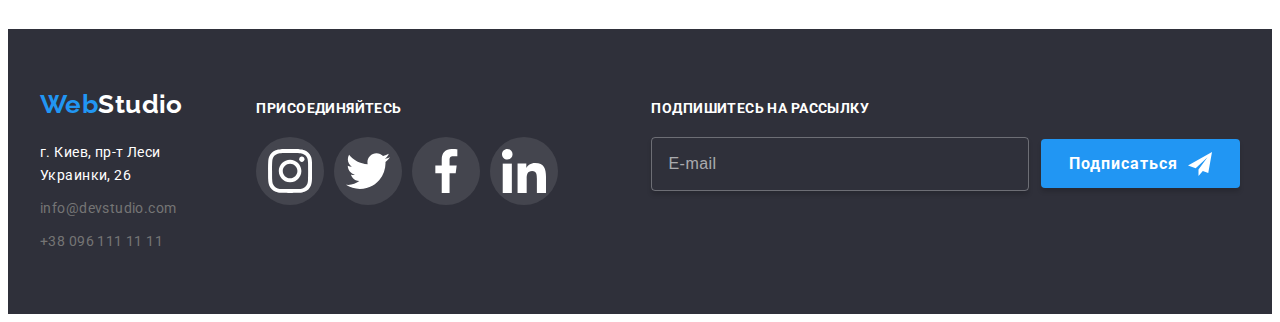
==== commit b6886192: "Проводит рефакторинг согласно методологии BEM" ====
--- a/portfolio.html
+++ b/portfolio.html
@@ -18,26 +18,33 @@
     <header class="header">
         <div class="header-container container">
             <nav class="nav">
-                <a class="logo-black link" href="index.html"><span class="logo-web">Web</span>Studio</a>
+                <a class="logo logo_black link animate__fadeInDown" href="index.html"><span
+                        class="logo logo_accent">Web</span>Studio</a>
                 <ul class="nav-list list">
-                    <li class="nav-list-item"><a class="nav-list-link link" href="index.html">Студия</a></li>
-                    <li class="nav-list-item"><a class="nav-list-link active link" href="portfolio.html">Портфолио</a></li>
-                    <li class="nav-list-item"><a class="nav-list-link link" href="">Контакты</a></li>
+                    <li class="nav-list__item">
+                        <a class="nav-list__link link" href="index.html">Студия</a>
+                    </li>
+                    <li class="nav-list__item">
+                        <a class="nav-list__link nav-list_active link" href="portfolio.html">Портфолио</a>
+                    </li>
+                    <li class="nav-list__item">
+                        <a class="nav-list__link link" href="">Контакты</a>
+                    </li>
                 </ul>
             </nav>
     
             <ul class="our-contacts list">
-                <li class="our-contacts-item">
-                    <a class="contacts link" href="mailto:info@devstudio.com">
-                        <svg class="our-contacts-icon envelope">
+                <li class="our-contacts__item">
+                    <a class="our-contacts__link link" href="mailto:info@devstudio.com">
+                        <svg class="our-contacts__icon envelope">
                             <use href="./img/main/sprite.svg#icon-envelope"></use>
                         </svg>
                         info@devstudio.com
                     </a>
                 </li>
-                <li class="our-contacts-item">
-                    <a class="contacts link" href="tel:+380961111111">
-                        <svg class="our-contacts-icon smartphone">
+                <li class="our-contacts__item">
+                    <a class="our-contacts__link link" href="tel:+380961111111">
+                        <svg class="our-contacts__icon smartphone">
                             <use href="./img/main/sprite.svg#icon-smartphone"></use>
                         </svg>
                         +38 096 111 11 11
@@ -51,31 +58,31 @@
     <!--Основной блок-->
     <main>
         <section class="example container">
-            <h1 class="visually-hidden">Примеры работ</h1>
+            <h1 class="example__title visually-hidden">Примеры работ</h1>
             <ul class="filter-list list">
-                <li class="filter-item">
-                    <button class="filter-btn" type="button">Все</button>
-                </li>
-                <li class="filter-item">
-                    <button class="filter-btn" type="button">Веб-сайты</button>
-                </li>
-                <li class="filter-item">
-                    <button class="filter-btn" type="button">Приложения</button>
-                </li>
-                <li class="filter-item">
-                    <button class="filter-btn" type="button">Дизайн</button>
-                </li>
-                <li class="filter-item">
-                    <button class="filter-btn" type="button">Маркетинг</button>
+                <li class="filter-list__item">
+                    <button class="filter-list__btn" type="button">Все</button>
+                </li>
+                <li class="filter-list__item">
+                    <button class="filter-list__btn" type="button">Веб-сайты</button>
+                </li>
+                <li class="filter-list__item">
+                    <button class="filter-list__btn" type="button">Приложения</button>
+                </li>
+                <li class="filter-list__item">
+                    <button class="filter-list__btn" type="button">Дизайн</button>
+                </li>
+                <li class="filter-list__item">
+                    <button class="filter-list__btn" type="button">Маркетинг</button>
                 </li>
             </ul>
             <ul class="example-list list">
-                <li class="example-item">
-                    <a class="example-link link" href="">
-                        <div class="example-thumb">
-                            <img class="example-img" src="./img/portfolio/img1.jpg" alt="Монитор ноутбука" width="370" height="294">
-                            <div class="example-overlay">
-                                <p class="example-img-descript">Технокряк это современная площадка распространения коронавируса. Компании используют
+                <li class="example-list__item">
+                    <a class="example-list__link link" href="">
+                        <div class="example-thumb">
+                            <img class="example-thumb__img" src="./img/portfolio/img1.jpg" alt="Монитор ноутбука" width="370" height="294">
+                            <div class="example-overlay">
+                                <p class="example-overlay__descript">Технокряк это современная площадка распространения коронавируса. Компании используют
                                 эту
                                 платформу для цифрового
                                 шпионажа и атак на защищённые сервера конкурентов.</p>
@@ -83,94 +90,94 @@
                         </div>
                         
                         <div class="example-text-container">
-                            <h2 class="example-title">Технокряк</h2>
-                            <p class="example-descript">Веб-сайт</p>
-                        </div>
-                    </a>
-                    
-                </li>
-                <li class="example-item">
-                    <a class="example-link link" href="">
-                        <div class="example-thumb">
-                            <img class="example-img" src="./img/portfolio/img2.jpg" alt="Два баскетболиста" width="370" height="294">
-                            <div class="example-overlay">
-                                <p class="example-img-descript">Технокряк это современная площадка распространения коронавируса. Компании используют
-                                    эту
-                                    платформу для цифрового
-                                    шпионажа и атак на защищённые сервера конкурентов.</p>
-                            </div>
-                        </div>
-                        
-                        <div class="example-text-container">
-                            <h2 class="example-title">Постер <span lang="en">New Orlean vs Golden Star</span></h2>
-                            <p class="example-descript">Дизайн</p>
-                        </div>
-                    </a>
-                    
-                </li>
-                <li class="example-item">
-                    <a class="example-link link" href="">
-                        <div class="example-thumb">
-                            <img class="example-img" src="./img/portfolio/img3.jpg" alt="Рыба с буквами" width="370" height="294">
-                            <div class="example-overlay">
-                                <p class="example-img-descript">Технокряк это современная площадка распространения коронавируса. Компании используют
-                                    эту
-                                    платформу для цифрового
-                                    шпионажа и атак на защищённые сервера конкурентов.</p>
-                            </div>
-                        </div>
-                        
-                        <div class="example-text-container">
-                            <h2 class="example-title">Ресторан <span lang="en">Seafood</span></h2>
-                            <p class="example-descript">Приложение</p>
+                            <h2 class="example-text-container__title">Технокряк</h2>
+                            <p class="example-text-container__descript">Веб-сайт</p>
+                        </div>
+                    </a>
+                    
+                </li>
+                <li class="example-list__item">
+                    <a class="example-list__link link" href="">
+                        <div class="example-thumb">
+                            <img class="example-thumb__img" src="./img/portfolio/img2.jpg" alt="Два баскетболиста" width="370" height="294">
+                            <div class="example-overlay">
+                                <p class="example-overlay__descript">Технокряк это современная площадка распространения коронавируса. Компании используют
+                                    эту
+                                    платформу для цифрового
+                                    шпионажа и атак на защищённые сервера конкурентов.</p>
+                            </div>
+                        </div>
+                        
+                        <div class="example-text-container">
+                            <h2 class="example-text-container__title">Постер <span lang="en">New Orlean vs Golden Star</span></h2>
+                            <p class="example-text-container__descript">Дизайн</p>
+                        </div>
+                    </a>
+                    
+                </li>
+                <li class="example-list__item">
+                    <a class="example-list__link link" href="">
+                        <div class="example-thumb">
+                            <img class="example-thumb__img" src="./img/portfolio/img3.jpg" alt="Рыба с буквами" width="370" height="294">
+                            <div class="example-overlay">
+                                <p class="example-overlay__descript">Технокряк это современная площадка распространения коронавируса. Компании используют
+                                    эту
+                                    платформу для цифрового
+                                    шпионажа и атак на защищённые сервера конкурентов.</p>
+                            </div>
+                        </div>
+                        
+                        <div class="example-text-container">
+                            <h2 class="example-text-container__title">Ресторан <span lang="en">Seafood</span></h2>
+                            <p class="example-text-container__descript">Приложение</p>
                         </div>
                     </a>
                    
                 </li>
-                <li class="example-item">
-                    <a class="example-link link" href="">
-                        <div class="example-thumb">
-                            <img class="example-img" src="./img/portfolio/img4.jpg" alt="Наушники" width="370" height="294">
-                            <div class="example-overlay">
-                                <p class="example-img-descript">Технокряк это современная площадка распространения коронавируса. Компании используют
-                                    эту
-                                    платформу для цифрового
-                                    шпионажа и атак на защищённые сервера конкурентов.</p>
-                            </div>
-                        </div>
-                        
-                        <div class="example-text-container">
-                            <h2 class="example-title">Проект <span lang="en">Prime</span></h2>
-                            <p class="example-descript">Маркетинг</p>
+                <li class="example-list__item">
+                    <a class="example-list__link link" href="">
+                        <div class="example-thumb">
+                            <img class="example-thumb__img" src="./img/portfolio/img4.jpg" alt="Наушники" width="370" height="294">
+                            <div class="example-overlay">
+                                <p class="example-overlay__descript">Технокряк это современная площадка распространения коронавируса. Компании используют
+                                    эту
+                                    платформу для цифрового
+                                    шпионажа и атак на защищённые сервера конкурентов.</p>
+                            </div>
+                        </div>
+                        
+                        <div class="example-text-container">
+                            <h2 class="example-text-container__title">Проект <span lang="en">Prime</span></h2>
+                            <p class="example-text-container__descript">Маркетинг</p>
                         </div>
                     </a>
                    
                 </li>
-                <li class="example-item">
-                    <a class="example-link link" href="">
-                        <div class="example-thumb">
-                            <img class="example-img" src="./img/portfolio/img5.jpg" alt="Две коробки" width="370" height="294">
-                            <div class="example-overlay">
-                                <p class="example-img-descript">Технокряк это современная площадка распространения коронавируса. Компании используют
-                                    эту
-                                    платформу для цифрового
-                                    шпионажа и атак на защищённые сервера конкурентов.</p>
-                            </div>
-                        </div>
-                        
-                        <div class="example-text-container">
-                            <h2 class="example-title">Проект <span lang="en">Boxes</span></h2>
-                            <p class="example-descript">Приложение</p>
-                        </div>
-                    </a>
-                    
-                </li>
-                <li class="example-item">
-                    <a class="example-link link" href="">
-                        <div class="example-thumb">
-                            <img class="example-img" src="./img/portfolio/img6.jpg" alt="Монитор компьютера" width="370" height="294">
-                            <div class="example-overlay">
-                                <p class="example-img-descript">Технокряк это современная площадка распространения коронавируса. Компании используют
+                <li class="example-list__item">
+                    <a class="example-list__link link" href="">
+                        <div class="example-thumb">
+                            <img class="example-thumb__img" src="./img/portfolio/img5.jpg" alt="Две коробки" width="370" height="294">
+                            <div class="example-overlay">
+                                <p class="example-overlay__descript">Технокряк это современная площадка распространения коронавируса. Компании используют
+                                    эту
+                                    платформу для цифрового
+                                    шпионажа и атак на защищённые сервера конкурентов.</p>
+                            </div>
+                        </div>
+                        
+                        <div class="example-text-container">
+                            <h2 class="example-text-container__title">Проект <span lang="en">Boxes</span></h2>
+                            <p class="example-text-container__descript">Приложение</p>
+                        </div>
+                    </a>
+                    
+                </li>
+                <li class="example-list__item">
+                    <a class="example-list__link link" href="">
+                        <div class="example-thumb">
+                            <img class="example-thumb__img" src="./img/portfolio/img6.jpg" alt="Монитор компьютера" width="370" height="294">
+                            <div class="example-overlay">
+                                <p class="example-overlay__descript">Технокряк это современная площадка распространения коронавируса. Компании используют
                                     эту
                                     платформу для цифрового
                                     шпионажа и атак на защищённые сервера конкурентов.</p>
@@ -178,18 +185,18 @@
                         </div>
                        
                         <div class="example-text-container">
-                            <h2 class="example-title" lang="en">Inspiration has no Borders</h2>
-                            <p class="example-descript">Веб-сайт</p>
-                        </div>
-                    </a>
-                    
-                </li>
-                <li class="example-item">
-                    <a class="example-link link" href="">
-                        <div class="example-thumb">
-                            <img class="example-img" src="./img/portfolio/img7.jpg" alt="Раскрытая книга" width="370" height="294">
-                            <div class="example-overlay">
-                                <p class="example-img-descript">Технокряк это современная площадка распространения коронавируса. Компании используют
+                            <h2 class="example-text-container__title" lang="en">Inspiration has no Borders</h2>
+                            <p class="example-text-container__descript">Веб-сайт</p>
+                        </div>
+                    </a>
+                    
+                </li>
+                <li class="example-list__item">
+                    <a class="example-list__link link" href="">
+                        <div class="example-thumb">
+                            <img class="example-thumb__img" src="./img/portfolio/img7.jpg" alt="Раскрытая книга" width="370" height="294">
+                            <div class="example-overlay">
+                                <p class="example-overlay__descript">Технокряк это современная площадка распространения коронавируса. Компании используют
                                     эту
                                     платформу для цифрового
                                     шпионажа и атак на защищённые сервера конкурентов.</p>
@@ -197,46 +204,46 @@
                         </div>
                        
                         <div class="example-text-container">
-                            <h2 class="example-title">Издание <span lang="en">Limited Edition</span></h2>
-                            <p class="example-descript">Дизайн</p>
-                        </div>
-                    </a>
-                    
-                </li>
-                <li class="example-item">
-                    <a class="example-link link" href="">
-                        <div class="example-thumb">
-                            <img class="example-img" src="./img/portfolio/img8.jpg" alt="Ярлык" width="370" height="294">
-                            <div class="example-overlay">
-                                <p class="example-img-descript">Технокряк это современная площадка распространения коронавируса. Компании используют
-                                    эту
-                                    платформу для цифрового
-                                    шпионажа и атак на защищённые сервера конкурентов.</p>
-                            </div>
-                        </div>
-                        
-                        <div class="example-text-container">
-                            <h2 class="example-title">Проект LAB</h2>
-                            <p class="example-descript">Маркетинг</p>
-                        </div>
-                    </a>
-                    
-                </li>
-                <li class="example-item">
-                    <a class="example-link link" href="">
-                        <div class="example-thumb">
-                            <img class="example-img" src="./img/portfolio/img9.jpg" alt="Руки печатают на ноутбуке" width="370" height="294">
-                            <div class="example-overlay">
-                                <p class="example-img-descript">Технокряк это современная площадка распространения коронавируса. Компании используют
-                                    эту
-                                    платформу для цифрового
-                                    шпионажа и атак на защищённые сервера конкурентов.</p>
-                            </div>
-                        </div>
-                        
-                        <div class="example-text-container">
-                            <h2 class="example-title" lang="en">Growing Business</h2>
-                            <p class="example-descript">Приложение</p>
+                            <h2 class="example-text-container__title">Издание <span lang="en">Limited Edition</span></h2>
+                            <p class="example-text-container__descript">Дизайн</p>
+                        </div>
+                    </a>
+                    
+                </li>
+                <li class="example-list__item">
+                    <a class="example-list__link link" href="">
+                        <div class="example-thumb">
+                            <img class="example-thumb__img" src="./img/portfolio/img8.jpg" alt="Ярлык" width="370" height="294">
+                            <div class="example-overlay">
+                                <p class="example-overlay__descript">Технокряк это современная площадка распространения коронавируса. Компании используют
+                                    эту
+                                    платформу для цифрового
+                                    шпионажа и атак на защищённые сервера конкурентов.</p>
+                            </div>
+                        </div>
+                        
+                        <div class="example-text-container">
+                            <h2 class="example-text-container__title">Проект LAB</h2>
+                            <p class="example-text-container__descript">Маркетинг</p>
+                        </div>
+                    </a>
+                    
+                </li>
+                <li class="example-list__item">
+                    <a class="example-list__link link" href="">
+                        <div class="example-thumb">
+                            <img class="example-thumb__img" src="./img/portfolio/img9.jpg" alt="Руки печатают на ноутбуке" width="370" height="294">
+                            <div class="example-overlay">
+                                <p class="example-overlay__descript">Технокряк это современная площадка распространения коронавируса. Компании используют
+                                    эту
+                                    платформу для цифрового
+                                    шпионажа и атак на защищённые сервера конкурентов.</p>
+                            </div>
+                        </div>
+                        
+                        <div class="example-text-container">
+                            <h2 class="example-text-container__title" lang="en">Growing Business</h2>
+                            <p class="example-text-container__descript">Приложение</p>
                         </div>
                     </a>
                     
@@ -250,69 +257,69 @@
     
         <div class="footer-container container">
     
-            <div class="footer-container-left">
-                <a class="logo-white link" href="index.html"><span class="logo-web">Web</span>Studio</a>
-    
-                <address class="address">
-                    <ul class="address-list list">
-                        <li class="address-list-item">
-                            <a class="address-street link" href="">г. Киев, пр-т Леси Украинки, 26</a>
+            <div class="footer-contacts">
+                <a class="logo logo_white link" href="index.html"><span class="logo logo_accent">Web</span>Studio</a>
+    
+                <address class="footer-address address">
+                    <ul class="footer-address-list list">
+                        <li class="footer-address-list__item">
+                            <a class="footer-address-list__street link" href="">г. Киев, пр-т Леси Украинки, 26</a>
                         </li>
-                        <li class="address-list-item">
-                            <a class="address-contacts link" href="mailto:info@devstudio.com">info@devstudio.com</a>
+                        <li class="footer-address-list__item">
+                            <a class="footer-address-list__contacts link"
+                                href="mailto:info@devstudio.com">info@devstudio.com</a>
                         </li>
-                        <li class="address-list-item">
-                            <a class="address-contacts link" href="tel:+380961111111">+38 096 111 11 11</a>
+                        <li class="footer-address-list__item">
+                            <a class="footer-address-list__contacts link" href="tel:+380961111111">+38 096 111 11 11</a>
                         </li>
                     </ul>
                 </address>
             </div>
     
-            <div class="footer-container-right">
-                <p class="join">Присоединяйтесь</p>
+            <div class="footer-join">
+                <p class="footer-join__title join-title">Присоединяйтесь</p>
                 <ul class="social-list list">
-                    <li class="social-item">
-                        <a class="social-link link" href="">
-                            <svg class="social-icon">
+                    <li class="social-list__item">
+                        <a class="social-list__link link" href="">
+                            <svg class="social-list__icon">
                                 <use href="./img/main/sprite.svg#icon-instagram"></use>
                             </svg>
                         </a>
                     </li>
-                    <li class="social-item">
-                        <a class="social-link link" href="">
-                            <svg class="social-icon">
+                    <li class="social-list__item">
+                        <a class="social-list__link link" href="">
+                            <svg class="social-list__icon">
                                 <use href="./img/main/sprite.svg#icon-twitter"></use>
                             </svg>
                         </a>
                     </li>
-                    <li class="social-item">
-                        <a class="social-link link" href="">
-                            <svg class="social-icon">
+                    <li class="social-list__item">
+                        <a class="social-list__link link" href="">
+                            <svg class="social-list__icon">
                                 <use href="./img/main/sprite.svg#icon-facebook"></use>
                             </svg>
                         </a>
                     </li>
-                    <li class="social-item">
-                        <a class="social-link link" href="">
-                            <svg class="social-icon">
+                    <li class="social-list__item">
+                        <a class="social-list__link link" href="">
+                            <svg class="social-list__icon">
                                 <use href="./img/main/sprite.svg#icon-linkedin"></use>
                             </svg>
                         </a>
                     </li>
                 </ul>
-    
             </div>
     
     
-            <div class="form-join">
-                <form>
-                    <p class="join">Подпишитесь на рассылку</p>
+            <div class="footer-form">
+                <form class="form-join">
+                    <p class="form-join__title join-title">Подпишитесь на рассылку</p>
                     <div class="form-email">
-                        <label>
-                            <input type="email" name="email" placeholder="E-mail">
+                        <label class="form-email__lable">
+                            <input class="form-email__input" type="email" name="email" placeholder="E-mail">
                         </label>
                         <button class="join-button" type="submit">Подписаться
-                            <svg class="join-icon">
+                            <svg class="join-button__icon">
                                 <use href="./img/main/sprite.svg#icon-send"></use>
                             </svg>
                         </button>
--- a/css/portfolio.min.css
+++ b/css/portfolio.min.css
@@ -1,2 +1,2 @@
-:root{--main-font: 'Roboto', sans-serif;--secondary-font: 'Raleway', sans-serif;--primary-text-color: #757575;--title-text-color: #212121;--accent-color: #2196f3;--primary-white-color: #ffffff;--logo-black-color: #000000;--adress-white-color: rgba(f, f, f, 0.6);--background-gray-color: #f5f4fa;--background-dark-color: #2f303a;--icon-color: #afb1b8;--elements-gap: 30px}.visually-hidden{position:absolute;width:1px;height:1px;margin:-1px;border:0;padding:0;white-space:nowrap;clip-path:inset(100%);clip:rect(0 0 0 0);overflow:hidden}body{background-color:var(--primary-white-color);color:var(--primary-text-color);font-family:var(--main-font);font-weight:400;letter-spacing:0.03em;font-size:14px;line-height:1.71}.link{text-decoration:none}.list{list-style:none;margin:0;padding:0}.address{font-style:normal}h1,h2,h3,h4,h5,h6,p{margin:0}img{display:block;max-width:100%;height:auto}.container{margin-left:auto;margin-right:auto;padding:0 15px;width:1200px}.section{padding-top:94px;padding-bottom:94px}.logo-black,.logo-white,.logo-web{font-family:var(--secondary-font);font-weight:700;font-size:26px;line-height:1.19}.logo-black{color:var(--logo-black-color);animation-duration:2000ms}.logo-white{color:var(--primary-white-color)}.logo-web{color:var(--accent-color)}.active{color:var(--accent-color)}.active::after{position:absolute;left:0;bottom:0;margin-bottom:-30px;content:'';background-color:var(--accent-color);width:100%;height:4px;border-radius:2px}.section-title{font-weight:700;font-size:36px;line-height:1.17;text-align:center;letter-spacing:0.03em;color:var(--title-text-color)}.social-list{display:flex;margin-top:20px}.social-item:not(:last-child){margin-right:10px}.social-link{display:flex;background-color:rgba(255,255,255,0.1);border-radius:50%;transition:background-color 250ms cubic-bezier(0.4, 0, 0.2, 1)}.social-link:hover{background-color:var(--accent-color)}.social-link:focus{background-color:var(--accent-color)}.social-icon{width:44px;height:44px;padding:12px;fill:var(--primary-white-color)}.form-join{margin-left:93px}.form-email{display:flex;align-items:center;margin-top:20px}.form-email input{font-size:16px;line-height:1.25;display:flex;align-items:center;letter-spacing:0.03em;color:rgba(255,255,255,0.6);border:1px solid rgba(255,255,255,0.3);box-shadow:0px 4px 4px rgba(0,0,0,0.15);border-radius:4px;width:358px;height:50px;padding-left:16px;background-color:transparent}.form-email input::placeholder{font-size:16px;line-height:1.25;display:flex;align-items:center;letter-spacing:0.03em;color:rgba(255,255,255,0.6)}.join-button{font-family:inherit;font-weight:700;font-size:16px;line-height:1.87;text-align:center;letter-spacing:0.06em;color:var(--primary-white-color);background-color:var(--accent-color);border:transparent;padding:10px 28px;margin-left:12px;display:flex;align-items:center;box-shadow:0px 4px 4px rgba(0,0,0,0.15);border-radius:4px;cursor:pointer;transition:background-color 250ms cubic-bezier(0.4, 0, 0.2, 1)}.join-button:hover{background-color:#188ce8}.join-button:focus{background-color:#188ce8}.join-icon{width:24px;height:24px;margin-left:10px}.filter-list{display:flex;margin:0 auto;justify-content:center;margin-bottom:34px}.filter-item:not(:last-child){margin-right:8px}.filter-btn{font-family:inherit;font-weight:500;font-size:16px;line-height:1.62;text-align:center;letter-spacing:0.03em;cursor:pointer;color:var(--title-text-color);background-color:var(--background-gray-color);padding:6px 22px;border-radius:4px;border:1px solid transparent;transition:color 250ms cubic-bezier(0.4, 0, 0.2, 1),background-color 250ms cubic-bezier(0.4, 0, 0.2, 1),box-shadow 250ms cubic-bezier(0.4, 0, 0.2, 1)}.filter-btn:hover{color:var(--primary-white-color);background-color:var(--accent-color);box-shadow:0px 3px 1px rgba(0,0,0,0.1),0px 1px 2px rgba(0,0,0,0.08),0px 2px 2px rgba(0,0,0,0.12)}.filter-btn:focus{color:var(--primary-white-color);background-color:var(--accent-color);box-shadow:0px 3px 1px rgba(0,0,0,0.1),0px 1px 2px rgba(0,0,0,0.08),0px 2px 2px rgba(0,0,0,0.12)}.example{padding-top:70px;padding-bottom:120px}.example-list{display:flex;flex-wrap:wrap;margin-left:calc(-1 * var(--elements-gap));margin-top:calc(-1 * var(--elements-gap))}.example-item{flex-basis:calc(100% / 3 - var(--elements-gap));margin-left:var(--elements-gap);margin-top:var(--elements-gap);transition:box-shadow 250ms cubic-bezier(0.4, 0, 0.2, 1)}.example-item:hover{box-shadow:0px 1px 1px rgba(0,0,0,0.12),0px 4px 4px rgba(0,0,0,0.06),1px 4px 6px rgba(0,0,0,0.16)}.example-item:focus{box-shadow:0px 1px 1px rgba(0,0,0,0.12),0px 4px 4px rgba(0,0,0,0.06),1px 4px 6px rgba(0,0,0,0.16)}.example-thumb{position:relative;overflow:hidden}.example-overlay{display:flex;justify-content:center;align-items:center;padding-left:24px;padding-right:24px;width:100%;height:100%;position:absolute;top:0;left:0;transform:translateY(100%);transition:transform 250ms cubic-bezier(0.4, 0, 0.2, 1);background-color:rgba(33,150,243,0.9)}.example-link:hover .example-overlay{transform:translateY(0%)}.example-link:focus .example-overlay{transform:translateY(0%)}.example-img-descript{font-family:Roboto;font-style:normal;font-weight:normal;font-size:18px;line-height:1.56;letter-spacing:0.03em;color:var(--primary-white-color)}.example-text-container{padding:20px 24px;border:1px solid #eeeeee;border-top:none}.example-title{font-weight:700;font-size:18px;line-height:2;letter-spacing:0.06em;color:var(--title-text-color)}.example-descript{font-size:16px;line-height:1.87;letter-spacing:0.03em;margin-top:4px;color:var(--primary-text-color)}.nav-list-link,.contacts{font-weight:500;font-size:14px;line-height:1.14;letter-spacing:0.02em}.nav-list-link{color:var(--title-text-color);transition:color 250ms cubic-bezier(0.4, 0, 0.2, 1)}.nav-list-link:hover{color:var(--accent-color)}.nav-list-link:focus{color:var(--accent-color)}.contacts{color:var(--primary-text-color);transition:color 250ms cubic-bezier(0.4, 0, 0.2, 1)}.contacts:hover{color:var(--accent-color)}.contacts:focus{color:var(--accent-color)}.nav-list-item{position:relative}.header{border-bottom:1px solid #ececec}.header-container{padding-top:25px;padding-bottom:25px;display:flex}.nav{display:flex;align-items:center}.nav-list{display:flex;margin-left:93px}.our-contacts{display:flex;align-items:center;margin-left:auto}.contacts{display:flex;align-items:center}.our-contacts-icon{margin-right:10px;fill:var(--primary-text-color);transition:fill 250ms cubic-bezier(0.4, 0, 0.2, 1)}.contacts:hover>.our-contacts-icon{fill:var(--accent-color)}.contacts:focus>.our-contacts-icon{fill:var(--accent-color)}.envelope{width:16px;height:12px}.smartphone{width:10px;height:16px}.our-contacts-item:not(:last-child){margin-right:var(--elements-gap)}.nav-list-item:not(:last-child){margin-right:50px}.footer{background-color:var(--background-dark-color)}.footer-container{display:flex;align-items:baseline;padding:60px 15px}.address{margin-top:20px}.address-list-item:not(:first-child){margin-top:9px}.address-street{color:var(--primary-white-color)}.address-contacts{color:var(--adress-white-color)}.footer-container-right{margin-left:70px}.join{font-weight:700;font-size:14px;line-height:1.14;letter-spacing:0.03em;text-transform:uppercase;color:var(--primary-white-color)}
+:root{--main-font: 'Roboto', sans-serif;--secondary-font: 'Raleway', sans-serif;--primary-text-color: #757575;--title-text-color: #212121;--accent-color: #2196f3;--primary-white-color: #ffffff;--logo-black-color: #000000;--adress-white-color: rgba(f, f, f, 0.6);--background-gray-color: #f5f4fa;--background-dark-color: #2f303a;--icon-color: #afb1b8;--elements-gap: 30px}.visually-hidden{position:absolute;width:1px;height:1px;margin:-1px;border:0;padding:0;white-space:nowrap;clip-path:inset(100%);clip:rect(0 0 0 0);overflow:hidden}.nav-list__link,.our-contacts__link{font-weight:500;font-size:14px;line-height:1.14;letter-spacing:0.02em}body{background-color:var(--primary-white-color);color:var(--primary-text-color);font-family:var(--main-font);font-weight:400;letter-spacing:0.03em;font-size:14px;line-height:1.71}.link{text-decoration:none}.list{list-style:none;margin:0;padding:0}.address{font-style:normal}.join-title{font-weight:700;font-size:14px;line-height:1.14;letter-spacing:0.03em;text-transform:uppercase;color:var(--primary-white-color)}h1,h2,h3,h4,h5,h6,p{margin:0}img{display:block;max-width:100%;height:auto}.container{margin-left:auto;margin-right:auto;padding:0 15px;width:1200px}.section{padding-top:94px;padding-bottom:94px}.logo{font-family:var(--secondary-font);font-weight:700;font-size:26px;line-height:1.19}.logo_black{color:var(--logo-black-color);animation-duration:2000ms}.logo_white{color:var(--primary-white-color)}.logo_accent{color:var(--accent-color)}.header{border-bottom:1px solid #ececec}.header-container{padding-top:25px;padding-bottom:25px;display:flex}.nav{display:flex;align-items:center}.nav-list{display:flex;margin-left:93px}.nav-list__item{position:relative}.nav-list__item:not(:last-child){margin-right:50px}.nav-list__link{color:var(--title-text-color);transition:color 250ms cubic-bezier(0.4, 0, 0.2, 1)}.nav-list__link:hover,.nav-list__link:focus{color:var(--accent-color)}.our-contacts{display:flex;align-items:center;margin-left:auto}.our-contacts__item:not(:last-child){margin-right:var(--elements-gap)}.our-contacts__link{display:flex;align-items:center;color:var(--primary-text-color);transition:color 250ms cubic-bezier(0.4, 0, 0.2, 1)}.our-contacts__link:hover,.our-contacts__link:focus{color:var(--accent-color)}.our-contacts__icon{margin-right:10px;fill:var(--primary-text-color);transition:fill 250ms cubic-bezier(0.4, 0, 0.2, 1)}.our-contacts__link:hover>.our-contacts__icon,.our-contacts__link:focus>.our-contacts__icon{fill:var(--accent-color)}.envelope{width:16px;height:12px}.smartphone{width:10px;height:16px}.nav-list_active{color:var(--accent-color)}.nav-list_active::after{position:absolute;left:0;bottom:0;margin-bottom:-30px;content:'';background-color:var(--accent-color);width:100%;height:4px;border-radius:2px}.section-title{font-weight:700;font-size:36px;line-height:1.17;text-align:center;letter-spacing:0.03em;color:var(--title-text-color)}.social-list{display:flex;margin-top:20px}.social-list__item:not(:last-child){margin-right:10px}.social-list__link{display:flex;background-color:rgba(255,255,255,0.1);border-radius:50%;transition:background-color 250ms cubic-bezier(0.4, 0, 0.2, 1)}.social-list__link:hover,.social-list__link:focus{background-color:var(--accent-color)}.social-list__icon{width:44px;height:44px;padding:12px;fill:var(--primary-white-color)}.footer-form{margin-left:93px}.form-email{display:flex;align-items:center;margin-top:20px}.form-email__input{font-size:16px;line-height:1.25;display:flex;align-items:center;letter-spacing:0.03em;color:rgba(255,255,255,0.6);border:1px solid rgba(255,255,255,0.3);box-shadow:0px 4px 4px rgba(0,0,0,0.15);border-radius:4px;width:358px;height:50px;padding-left:16px;background-color:transparent}.form-email__input::placeholder{font-size:16px;line-height:1.25;display:flex;align-items:center;letter-spacing:0.03em;color:rgba(255,255,255,0.6)}.join-button{font-family:inherit;font-weight:700;font-size:16px;line-height:1.87;text-align:center;letter-spacing:0.06em;color:var(--primary-white-color);background-color:var(--accent-color);border:transparent;padding:10px 28px;margin-left:12px;display:flex;align-items:center;box-shadow:0px 4px 4px rgba(0,0,0,0.15);border-radius:4px;cursor:pointer;transition:background-color 250ms cubic-bezier(0.4, 0, 0.2, 1)}.join-button:hover,.join-button:focus{background-color:#188ce8}.join-button__icon{width:24px;height:24px;margin-left:10px}.footer{background-color:var(--background-dark-color)}.footer-container{display:flex;align-items:baseline;padding:60px 15px}.footer-address{margin-top:20px}.footer-address-list__item:not(:first-child){margin-top:9px}.footer-address-list__street{color:var(--primary-white-color)}.footer-address-list__contacts{color:var(--adress-white-color)}.footer-join{margin-left:70px}.filter-list{display:flex;margin:0 auto;justify-content:center;margin-bottom:34px}.filter-list__item:not(:last-child){margin-right:8px}.filter-list__btn{font-family:inherit;font-weight:500;font-size:16px;line-height:1.62;text-align:center;letter-spacing:0.03em;cursor:pointer;color:var(--title-text-color);background-color:var(--background-gray-color);padding:6px 22px;border-radius:4px;border:1px solid transparent;transition:color 250ms cubic-bezier(0.4, 0, 0.2, 1),background-color 250ms cubic-bezier(0.4, 0, 0.2, 1),box-shadow 250ms cubic-bezier(0.4, 0, 0.2, 1)}.filter-list__btn:hover,.filter-list__btn:focus{color:var(--primary-white-color);background-color:var(--accent-color);box-shadow:0px 3px 1px rgba(0,0,0,0.1),0px 1px 2px rgba(0,0,0,0.08),0px 2px 2px rgba(0,0,0,0.12)}.example{padding-top:70px;padding-bottom:120px}.example-list{display:flex;flex-wrap:wrap;margin-left:calc(-1 * var(--elements-gap));margin-top:calc(-1 * var(--elements-gap))}.example-list__item{flex-basis:calc(100% / 3 - var(--elements-gap));margin-left:var(--elements-gap);margin-top:var(--elements-gap);transition:box-shadow 250ms cubic-bezier(0.4, 0, 0.2, 1)}.example-list__item:hover,.example-list__item:focus{box-shadow:0px 1px 1px rgba(0,0,0,0.12),0px 4px 4px rgba(0,0,0,0.06),1px 4px 6px rgba(0,0,0,0.16)}.example-thumb{position:relative;overflow:hidden}.example-overlay{display:flex;justify-content:center;align-items:center;padding-left:24px;padding-right:24px;width:100%;height:100%;position:absolute;top:0;left:0;transform:translateY(100%);transition:transform 250ms cubic-bezier(0.4, 0, 0.2, 1);background-color:rgba(33,150,243,0.9)}.example-list__link:hover .example-overlay,.example-list__link:focus .example-overlay{transform:translateY(0%)}.example-overlay__descript{font-family:var(--main-font);font-size:18px;line-height:1.56;letter-spacing:0.03em;color:var(--primary-white-color)}.example-text-container{padding:20px 24px;border:1px solid #eeeeee;border-top:none}.example-text-container__title{font-weight:700;font-size:18px;line-height:2;letter-spacing:0.06em;color:var(--title-text-color)}.example-text-container__descript{font-size:16px;line-height:1.87;letter-spacing:0.03em;margin-top:4px;color:var(--primary-text-color)}
 /*# sourceMappingURL=portfolio.min.css.map */